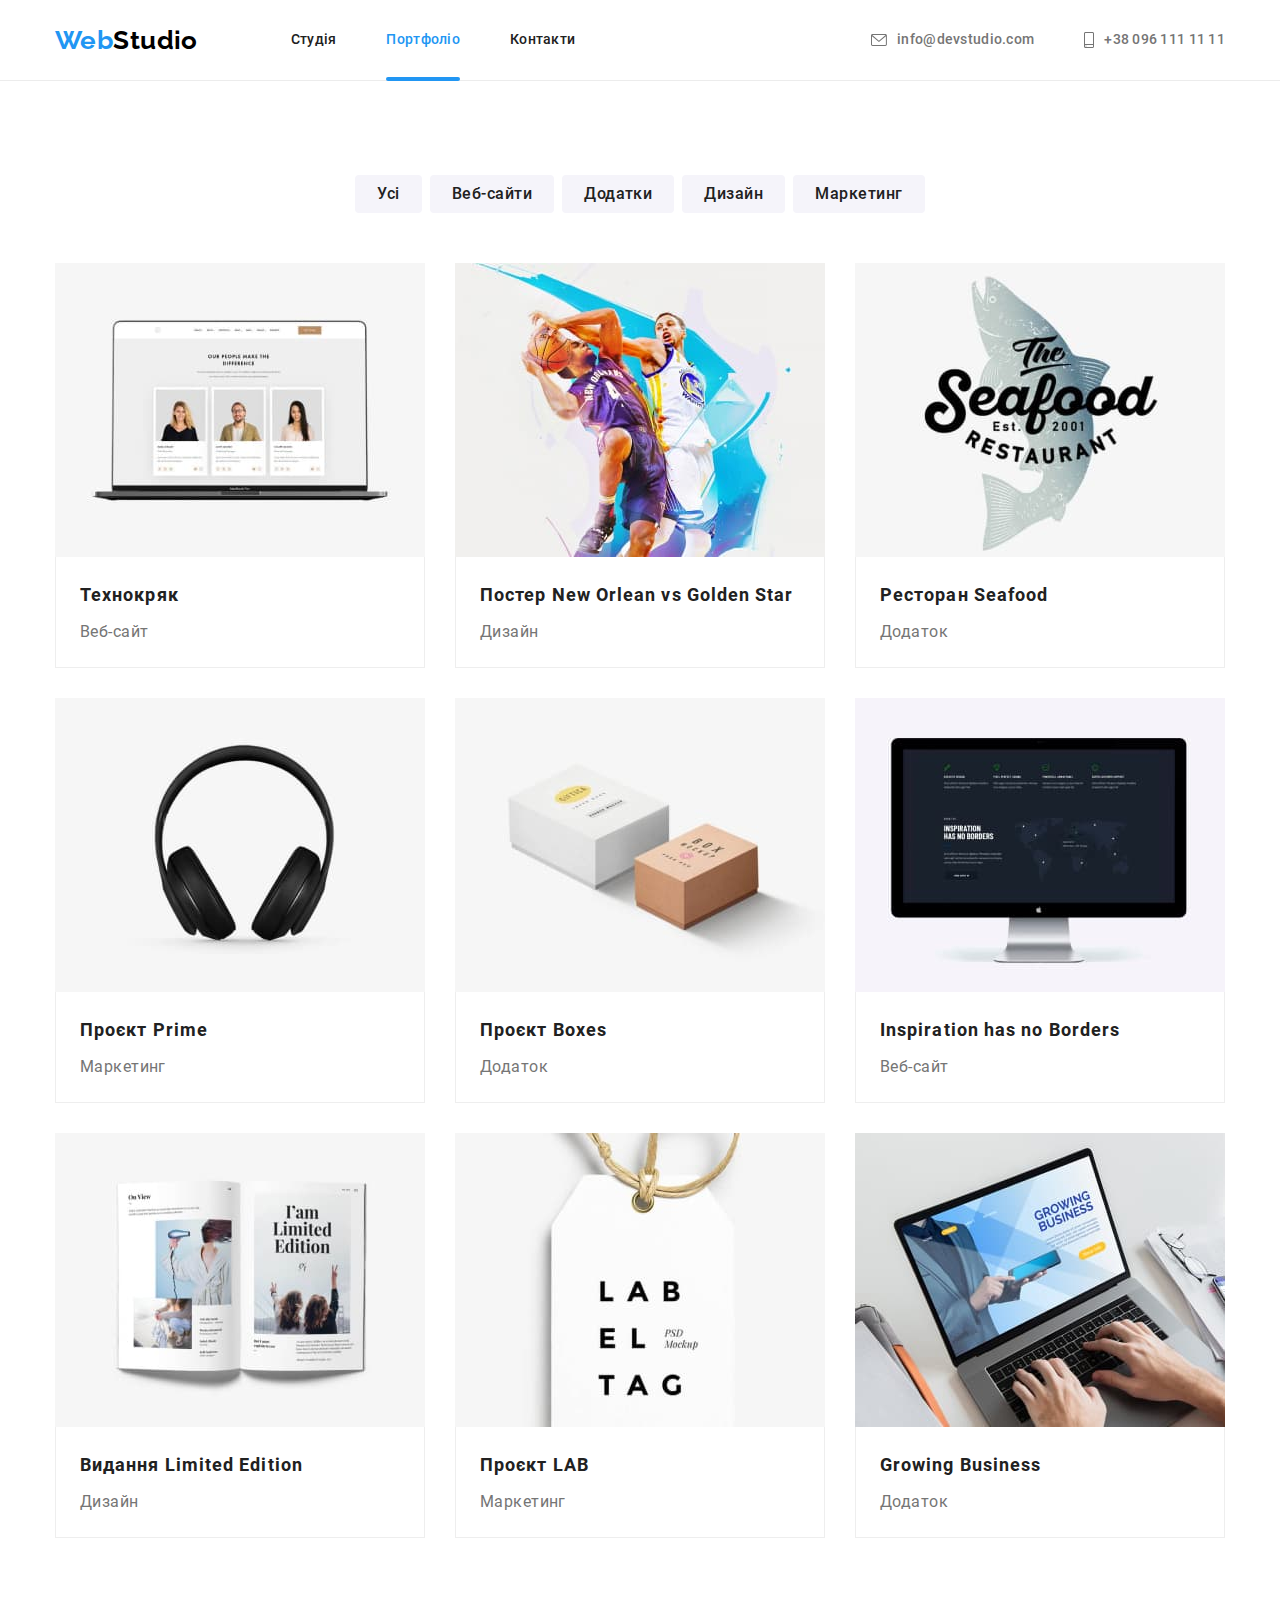
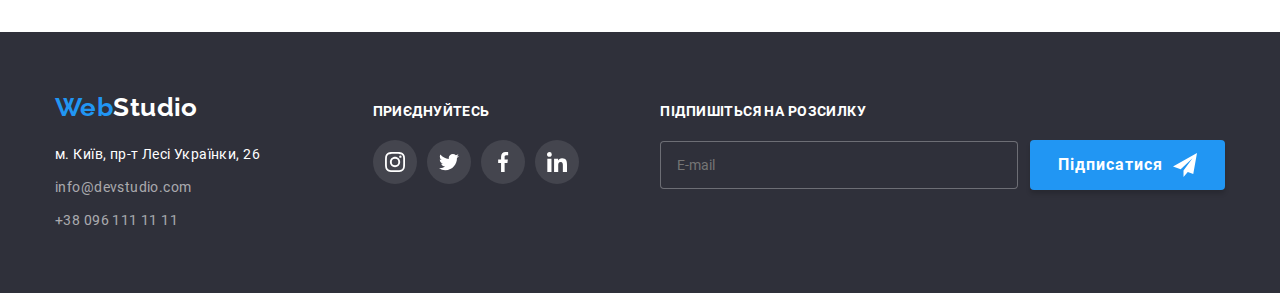
==== portfolio.html @ 6a3e3368 "створення heder для моб" ====
<!DOCTYPE html>
<html lang="uk">
  <head>
    <meta charset="UTF-8" />
    <meta http-equiv="X-UA-Compatible" content="IE=edge" />
    <meta name="viewport" content="width=device-width, initial-scale=1.0" />
    <title>Portfolio</title>
    <!-- <link rel="preconnect" href="https://fonts.googleapis.com" />
    <link rel="preconnect" href="https://fonts.gstatic.com" crossorigin />
    <link
      href="https://fonts.googleapis.com/css2?family=Raleway:wght@700&family=Roboto:wght@400;500;700;900&display=swap"
      rel="stylesheet"
    /> -->
    <link
      rel="stylesheet"
      href="https://cdnjs.cloudflare.com/ajax/libs/modern-normalize/1.1.0/modern-normalize.min.css"
    />
    <link rel="stylesheet" href="./css/main.min.css" />
  </head>
  <body>
    <header class="header">
      <div class="container header__container">
        <nav class="header__nav">
          <a class="logo" href="/"
            >Web<span class="logo--black">Studio</span></a
          >
          <ul class="header__menu">
            <li>
              <a href="./index.html" class="header__link">Студія</a>
            </li>
            <li class="header__link-wrapper">
              <a
                href="./portfolio.html"
                class="header__link header__link--active"
                >Портфоліо</a
              >
            </li>
            <li>
              <a href="" class="header__link">Контакти</a>
            </li>
          </ul>
        </nav>

        <ul class="header__contact">
          <li>
            <a href="mailto:info@devstudio.com" class="header__contact-link">
              <svg class="header__icon" width="16" height="12">
                <use href="./images/icons.svg#icon-envelope"></use>
              </svg>
              info@devstudio.com
            </a>
          </li>
          <li>
            <a href="tel:+380961111111" class="header__contact-link">
              <svg class="header__icon" width="10" height="16">
                <use href="./images/icons.svg#icon-smartphone"></use>
              </svg>
              +38 096 111 11 11</a
            >
          </li>
        </ul>
      </div>
    </header>
    <main>
      <section class="section">
        <div class="container">
          <h1 class="visually-hidden">Наші роботи</h1>
          <ul class="control">
            <li>
              <button class="control__button" type="button">Усі</button>
            </li>
            <li>
              <button class="control__button" type="button">Веб-сайти</button>
            </li>
            <li>
              <button class="control__button" type="button">Додатки</button>
            </li>
            <li>
              <button class="control__button" type="button">Дизайн</button>
            </li>
            <li>
              <button class="control__button" type="button">Маркетинг</button>
            </li>
          </ul>
          <ul class="portfolio">
            <li>
              <a class="portfolio__link" href="">
                <div class="portfolio__overlay-thumb">
                  <img
                    src="./images/tehnokrjak.jpg"
                    alt="Сторінка сайту Технокряк"
                    width="370"
                    height="294"
                  />
                  <div class="portfolio__overlay">
                    <p class="portfolio__text-overlay">
                      Ресурс пропонує комплексні пропозиції з різним рівнем
                      функціоналу та сервісів. Все це дозволить відвідувачу
                      отримати вичерпні відомості про компанію чи приватну
                      особу.
                    </p>
                  </div>
                </div>
                <div class="portfolio__wrapper">
                  <h2 class="portfolio__title">Технокряк</h2>
                  <p class="portfolio__text">Веб-сайт</p>
                </div>
              </a>
            </li>
            <li>
              <a class="portfolio__link" href="">
                <div class="portfolio__overlay-thumb">
                  <img
                    src="./images/poster.jpg"
                    alt="Баскетболісти з м`ячем"
                    width="370"
                    height="294"
                  />
                  <div class="portfolio__overlay">
                    <p class="portfolio__text-overlay">
                      Ресурс пропонує комплексні пропозиції з різним рівнем
                      функціоналу та сервісів. Все це дозволить відвідувачу
                      отримати вичерпні відомості про компанію чи приватну
                      особу.
                    </p>
                  </div>
                </div>
                <div class="portfolio__wrapper">
                  <h2 class="portfolio__title">
                    Постер New Orlean vs Golden Star
                  </h2>
                  <p class="portfolio__text">Дизайн</p>
                </div></a
              >
            </li>
            <li>
              <a class="portfolio__link" href="">
                <div class="portfolio__overlay-thumb">
                  <img
                    src="./images/restoran.jpg"
                    alt="Логотип ресторану"
                    width="370"
                    height="294"
                  />
                  <div class="portfolio__overlay">
                    <p class="portfolio__text-overlay">
                      Ресурс пропонує комплексні пропозиції з різним рівнем
                      функціоналу та сервісів. Все це дозволить відвідувачу
                      отримати вичерпні відомості про компанію чи приватну
                      особу.
                    </p>
                  </div>
                </div>
                <div class="portfolio__wrapper">
                  <h2 class="portfolio__title">Ресторан Seafood</h2>
                  <p class="portfolio__text">Додаток</p>
                </div></a
              >
            </li>
            <li>
              <a class="portfolio__link" href=""
                ><div class="portfolio__overlay-thumb">
                  <img
                    src="./images/prime.jpg"
                    alt="Навушники"
                    width="370"
                    height="294"
                  />
                  <div class="portfolio__overlay">
                    <p class="portfolio__text-overlay">
                      Ресурс пропонує комплексні пропозиції з різним рівнем
                      функціоналу та сервісів. Все це дозволить відвідувачу
                      отримати вичерпні відомості про компанію чи приватну
                      особу.
                    </p>
                  </div>
                </div>
                <div class="portfolio__wrapper">
                  <h2 class="portfolio__title">Проєкт Prime</h2>
                  <p class="portfolio__text">Маркетинг</p>
                </div></a
              >
            </li>
            <li>
              <a class="portfolio__link" href="">
                <div class="portfolio__overlay-thumb">
                  <img
                    src="./images/boxes.jpg"
                    alt="Два бокси"
                    width="370"
                    height="294"
                  />
                  <div class="portfolio__overlay">
                    <p class="portfolio__text-overlay">
                      Ресурс пропонує комплексні пропозиції з різним рівнем
                      функціоналу та сервісів. Все це дозволить відвідувачу
                      отримати вичерпні відомості про компанію чи приватну
                      особу.
                    </p>
                  </div>
                </div>
                <div class="portfolio__wrapper">
                  <h2 class="portfolio__title">Проєкт Boxes</h2>
                  <p class="portfolio__text">Додаток</p>
                </div></a
              >
            </li>
            <li>
              <a class="portfolio__link" href="">
                <div class="portfolio__overlay-thumb">
                  <img
                    src="./images/inspiration.jpg"
                    alt="Монітор з сайтом"
                    width="370"
                    height="294"
                  />
                  <div class="portfolio__overlay">
                    <p class="portfolio__text-overlay">
                      Ресурс пропонує комплексні пропозиції з різним рівнем
                      функціоналу та сервісів. Все це дозволить відвідувачу
                      отримати вичерпні відомості про компанію чи приватну
                      особу.
                    </p>
                  </div>
                </div>
                <div class="portfolio__wrapper">
                  <h2 class="portfolio__title">Inspiration has no Borders</h2>
                  <p class="portfolio__text">Веб-сайт</p>
                </div>
              </a>
            </li>
            <li>
              <a class="portfolio__link" href="">
                <div class="portfolio__overlay-thumb">
                  <img
                    src="./images/limited-edition.jpg"
                    alt="Журнал Limited Edition"
                    width="370"
                    height="294"
                  />
                  <div class="portfolio__overlay">
                    <p class="portfolio__text-overlay">
                      Ресурс пропонує комплексні пропозиції з різним рівнем
                      функціоналу та сервісів. Все це дозволить відвідувачу
                      отримати вичерпні відомості про компанію чи приватну
                      особу.
                    </p>
                  </div>
                </div>
                <div class="portfolio__wrapper">
                  <h2 class="portfolio__title">Видання Limited Edition</h2>
                  <p class="portfolio__text">Дизайн</p>
                </div></a
              >
            </li>
            <li>
              <a class="portfolio__link" href="">
                <div class="portfolio__overlay-thumb">
                  <img
                    src="./images/lab.jpg"
                    alt="Бирка"
                    width="370"
                    height="294"
                  />
                  <div class="portfolio__overlay">
                    <p class="portfolio__text-overlay">
                      Ресурс пропонує комплексні пропозиції з різним рівнем
                      функціоналу та сервісів. Все це дозволить відвідувачу
                      отримати вичерпні відомості про компанію чи приватну
                      особу.
                    </p>
                  </div>
                </div>
                <div class="portfolio__wrapper">
                  <h2 class="portfolio__title">Проєкт LAB</h2>
                  <p class="portfolio__text">Маркетинг</p>
                </div></a
              >
            </li>
            <li>
              <a class="portfolio__link" href="">
                <div class="portfolio__overlay-thumb">
                  <img
                    src="./images/growing-business.jpg"
                    alt="Додаток на ноутбуці"
                    width="370"
                    height="294"
                  />
                  <div class="portfolio__overlay">
                    <p class="portfolio__text-overlay">
                      Ресурс пропонує комплексні пропозиції з різним рівнем
                      функціоналу та сервісів. Все це дозволить відвідувачу
                      отримати вичерпні відомості про компанію чи приватну
                      особу.
                    </p>
                  </div>
                </div>
                <div class="portfolio__wrapper">
                  <h2 class="portfolio__title">Growing Business</h2>
                  <p class="portfolio__text">Додаток</p>
                </div></a
              >
            </li>
          </ul>
        </div>
      </section>
    </main>
    <footer class="footer">
      <div class="container">
        <div class="footer__position">
          <div>
            <a class="logo footer__logo" href="/"
              >Web<span class="logo--white">Studio</span></a
            >
            <address>
              <ul class="footer__address">
                <li class="footer__item">
                  <a
                    class="footer__physikal-address"
                    href="https://goo.gl/maps/CPtrU1FHBa2aNyZL9"
                    target="_blank"
                    rel="noopener noreferrer nofollow"
                    >м. Київ, пр-т Лесі Українки, 26</a
                  >
                </li>
                <li class="footer__item">
                  <a
                    class="footer__physikal-address footer__physikal-address--color"
                    href="mailto:info@devstudio.com"
                    >info@devstudio.com</a
                  >
                </li>
                <li class="footer__item">
                  <a
                    class="footer__physikal-address footer__physikal-address--color"
                    href="tel:+380961111111"
                    >+38 096 111 11 11</a
                  >
                </li>
              </ul>
            </address>
          </div>
          <div>
            <p class="footer__text">Приєднуйтесь</p>
            <ul class="footer__social-list">
              <li class="footer__social-item">
                <a class="footer__social-link" href="">
                  <svg class="footer__social-icon" width="20" height="20">
                    <use href="./images/icons.svg#icon-instagram"></use>
                  </svg>
                </a>
              </li>
              <li class="footer__social-item">
                <a class="footer__social-link" href="">
                  <svg class="footer__social-icon" width="20" height="20">
                    <use href="./images/icons.svg#icon-twitter"></use>
                  </svg>
                </a>
              </li>
              <li class="footer__social-item">
                <a class="footer__social-link" href="">
                  <svg class="footer__social-icon" width="20" height="20">
                    <use href="./images/icons.svg#icon-facebook"></use>
                  </svg>
                </a>
              </li>
              <li class="footer__social-item">
                <a class="footer__social-link" href="">
                  <svg class="footer__social-icon" width="20" height="20">
                    <use href="./images/icons.svg#icon-linkedin"></use>
                  </svg>
                </a>
              </li>
            </ul>
          </div>
          <div>
            <p class="footer__text">Підпишіться на розсилку</p>
            <form class="footer__subscription-form" name="subscription-form">
              <label for="subscription-form"></label>
              <input
                class="footer__input"
                id="subscription-form"
                type="text"
                name="footer-mail"
                placeholder="E-mail"
              />
              <button
                data-modal-open
                type="submit"
                class="button footer__button"
              >
                Підписатися
                <svg class="footer__subscription-icon" width="24" height="24">
                  <use href="./images/icons.svg#icon-icon-send"></use>
                </svg>
              </button>
            </form>
          </div>
        </div>
      </div>
    </footer>
  </body>
</html>
---- css/main.min.css ----
body{color:var(--primary-text-color);font-family:"Roboto","Raleway",sans-serif;font-size:14px;font-weight:400;letter-spacing:.03em;background-color:var(--wite-color)}ul{list-style-type:none}.h1,h2,h3,h4,h5,h6,p,ul{padding:0;margin:0}.container{width:1200px;margin:0 auto;padding:0 15px;-webkit-box-sizing:border-box;box-sizing:border-box}img{display:block;max-width:100%;height:auto}.visually-hidden{position:absolute;white-space:nowrap;width:1px;height:1px;overflow:hidden;border:0;padding:0;clip:rect(0 0 0 0);-webkit-clip-path:inset(50%);clip-path:inset(50%);margin:-1px}.is-hidden{opacity:0;visibility:hidden;pointer-events:none}.section{padding-top:94px;padding-bottom:94px}@font-face{font-family:"Roboto";src:url("../../fonts/Roboto-Bold.woff2") format("woff2"),url("../../fonts/Roboto-Bold.woff") format("woff");font-weight:700;font-style:normal;font-display:swap}@font-face{font-family:"Roboto";src:url("../../fonts/Roboto-Regular.woff") format("woff2"),url("../../fonts/Roboto-Regular.woff") format("woff");font-weight:400;font-style:normal;font-display:swap}@font-face{font-family:"Roboto";src:url("../../fonts/Roboto-Medium.woff2") format("woff2"),url("../../fonts/Roboto-Medium.woff") format("woff");font-weight:500;font-style:normal;font-display:swap}@font-face{font-family:"Roboto";src:url("../../fonts/Roboto-Black.woff2") format("woff2"),url("../../fonts/Roboto-Black.woff") format("woff");font-weight:900;font-style:normal;font-display:swap}@font-face{font-family:"Raleway";src:url("../../fonts/Raleway-Bold.woff2") format("woff2"),url("../../fonts/Raleway-Bold.woff") format("woff");font-weight:700;font-style:normal;font-display:swap}:root{--primary-text-color: #212121;--secondary-color: #757575;--accent-color: #2196F3;--wite-color: #FFFFFF;--logo-svg-color: #000000;--background-color: #F5F5F5;--background-secondary-color: #2F303A;--background-auxiliary-color: #F5F4FA;--background-button-hover: #188CE8;--background-social-color: rgba(255, 255, 255, 0.1);--background-services: rgba(47, 48, 58, 0.8);--background-modal: rgba(0, 0, 0, 0.2);--border-color: #EEEEEE;--color-address: rgba(255, 255, 255, 0.6);--color-social-icon: #AFB1B8;--color-border: rgba(236, 236, 236, 1);--border-input: rgba(33, 33, 33, 0.2);--border-input-footer: rgba(255, 255, 255, 0.3)}.logo{color:var(--accent-color);font-family:"Raleway";font-weight:700;font-size:26px;line-height:1.19;text-decoration:none;margin-right:93px}.logo--black{color:var(--logo-svg-color)}.logo--white{color:var(--wite-color)}.footer__logo{display:block;margin-bottom:20px}.header{border-bottom:1px solid var(--color-border)}.header__container{display:-webkit-box;display:-ms-flexbox;display:flex;-webkit-box-pack:justify;-ms-flex-pack:justify;justify-content:space-between;-webkit-box-align:center;-ms-flex-align:center;align-items:center}.header__nav{display:-webkit-box;display:-ms-flexbox;display:flex;-webkit-box-align:center;-ms-flex-align:center;align-items:center}.header__menu{display:none;-webkit-box-align:center;-ms-flex-align:center;align-items:center;gap:50px}@media(min-width: 480px){.header__menu{display:-webkit-box;display:-ms-flexbox;display:flex}}.header__link-wrapper{position:relative}.header__link{display:block;padding-top:32px;padding-bottom:32px;color:var(--primary-text-color);-webkit-transition-property:color;transition-property:color;-webkit-transition-duration:250ms;transition-duration:250ms;-webkit-transition-timing-function:cubic-bezier(0.4, 0, 0.2, 1);transition-timing-function:cubic-bezier(0.4, 0, 0.2, 1);font-size:14px;font-weight:500;line-height:1.14;letter-spacing:.02em;text-decoration:none}.header__link:hover,.header__link:focus{color:var(--accent-color)}.header__link--active{color:var(--accent-color)}.header__link--active::after{position:absolute;bottom:-1px;display:block;width:100%;height:4px;background-color:currentColor;border-radius:2px;content:""}.header__contact{display:none;gap:50px}@media(min-width: 480px){.header__contact{display:-webkit-box;display:-ms-flexbox;display:flex}}.header__contact-link{display:-webkit-box;display:-ms-flexbox;display:flex;-webkit-box-align:center;-ms-flex-align:center;align-items:center;gap:10px;padding:32px 0;color:var(--secondary-color);-webkit-transition-property:color;transition-property:color;-webkit-transition-duration:250ms;transition-duration:250ms;-webkit-transition-timing-function:cubic-bezier(0.4, 0, 0.2, 1);transition-timing-function:cubic-bezier(0.4, 0, 0.2, 1);font-weight:500;line-height:1.14;letter-spacing:.02em;text-decoration:none}.header__contact-link:hover,.header__contact-link:focus{color:var(--accent-color)}.header__icon{fill:var(--secondary-color);-webkit-transition-property:fill;transition-property:fill;-webkit-transition-duration:250ms;transition-duration:250ms;-webkit-transition-timing-function:cubic-bezier(0.4, 0, 0.2, 1);transition-timing-function:cubic-bezier(0.4, 0, 0.2, 1)}.header__contact-link:hover .header__icon,.header__contact-link:focus .header__icon{fill:var(--accent-color)}.hero__title{max-width:696px;margin:0 auto;margin-bottom:30px;color:var(--wite-color);font-weight:900;font-size:44px;line-height:1.36;text-align:center;letter-spacing:.06em;text-transform:uppercase}.hero.section{max-width:1600px;height:600px;margin-left:auto;margin-right:auto;background-image:-webkit-gradient(linear, left top, left bottom, from(rgba(47, 48, 58, 0.4)), to(rgba(47, 48, 58, 0.4))),url(../images/fon-Img.jpg);background-image:linear-gradient(rgba(47, 48, 58, 0.4), rgba(47, 48, 58, 0.4)),url(../images/fon-Img.jpg);background-color:var(--background-secondary-color);padding-top:200px;padding-bottom:200px}.button{margin:0 auto;color:var(--wite-color);padding:10px 32px;font-family:inherit;font-weight:700;font-size:16px;line-height:1.88;display:-webkit-box;display:-ms-flexbox;display:flex;-webkit-box-align:center;-ms-flex-align:center;align-items:center;text-align:center;letter-spacing:.06em;background-color:var(--accent-color);-webkit-transition-property:background-color;transition-property:background-color;-webkit-transition-duration:250ms;transition-duration:250ms;-webkit-transition-timing-function:cubic-bezier(0.4, 0, 0.2, 1);transition-timing-function:cubic-bezier(0.4, 0, 0.2, 1);border-radius:4px;-webkit-box-shadow:0px 4px 4px rgba(0,0,0,.15);box-shadow:0px 4px 4px rgba(0,0,0,.15);border:none;cursor:pointer}.button:focus,.button:hover{background-color:var(--background-button-hover)}.footer__button{gap:10px;padding:10px 28px}.modal__button{padding:10px 52px}.features{background:var(--wite-color)}.features__flex{display:-webkit-box;display:-ms-flexbox;display:flex;gap:30px}.features__img{display:-webkit-box;display:-ms-flexbox;display:flex;-webkit-box-align:center;-ms-flex-align:center;align-items:center;-webkit-box-pack:center;-ms-flex-pack:center;justify-content:center;margin-bottom:30px;width:270px;height:120px;background:var(--background-auxiliary-color);border-radius:4px}.features__title{font-weight:700;font-size:14px;line-height:1.14;text-transform:uppercase;margin-bottom:10px}.features__text{color:var(--secondary-color);line-height:1.71}.services{background:var(--wite-color);padding-top:0}.services__title{font-weight:700;font-size:36px;line-height:1.17;text-align:center;margin-bottom:50px}.services__flex{display:-webkit-box;display:-ms-flexbox;display:flex;gap:30px}.services__text{position:absolute;bottom:0;right:0;left:0;display:-webkit-box;display:-ms-flexbox;display:flex;-webkit-box-align:center;-ms-flex-align:center;align-items:center;-webkit-box-pack:center;-ms-flex-pack:center;justify-content:center;width:370px;height:70px;background:var(--background-services);font-weight:700;line-height:1.14;color:var(--wite-color);text-transform:uppercase}.services__thumb{position:relative}.team{background:var(--background-color)}.team__title{font-weight:700;font-size:36px;line-height:1.17;text-align:center;margin-bottom:50px}.card-team{display:-webkit-box;display:-ms-flexbox;display:flex;gap:30px}.card-team__item{background:var(--wite-color);-webkit-box-shadow:0px 1px 3px rgba(0,0,0,.12),0px 1px 1px rgba(0,0,0,.14),0px 2px 1px rgba(0,0,0,.2);box-shadow:0px 1px 3px rgba(0,0,0,.12),0px 1px 1px rgba(0,0,0,.14),0px 2px 1px rgba(0,0,0,.2)}.card-team__title{font-weight:500;font-size:16px;line-height:1.19;margin-bottom:10px;text-align:center}.card-team__text{margin-bottom:16px;color:var(--secondary-color);font-size:16px;line-height:1.19;text-align:center}.card-team__wrapper{padding-top:30px;padding-bottom:30px}.card-team__social-list{display:-webkit-box;display:-ms-flexbox;display:flex;-webkit-box-pack:center;-ms-flex-pack:center;justify-content:center;gap:10px}.card-team__social-item{width:44px;height:44px;background-color:var(--wite-color)}.card-team__social-link{display:-webkit-box;display:-ms-flexbox;display:flex;-webkit-box-align:center;-ms-flex-align:center;align-items:center;-webkit-box-pack:center;-ms-flex-pack:center;justify-content:center;border-radius:50%;fill:currentColor;width:100%;height:100%;-webkit-transition-property:background-color;transition-property:background-color;-webkit-transition-duration:250ms;transition-duration:250ms;-webkit-transition-timing-function:cubic-bezier(0.4, 0, 0.2, 1);transition-timing-function:cubic-bezier(0.4, 0, 0.2, 1)}.card-team__social-link:hover,.card-team__social-link:focus{background-color:var(--accent-color)}.card-team__social-icon{fill:var(--color-social-icon);-webkit-transition-property:fill;transition-property:fill;-webkit-transition-duration:250ms;transition-duration:250ms;-webkit-transition-timing-function:cubic-bezier(0.4, 0, 0.2, 1);transition-timing-function:cubic-bezier(0.4, 0, 0.2, 1)}.card-team__social-link:hover .card-team__social-icon,.card-team__social-link:focus .card-team__social-icon{fill:var(--wite-color)}.clients__title{margin-bottom:50px;font-weight:700;font-size:36px;line-height:42px;text-align:center}.clients__list{display:-webkit-box;display:-ms-flexbox;display:flex;-webkit-box-align:center;-ms-flex-align:center;align-items:center;-webkit-box-pack:center;-ms-flex-pack:center;justify-content:center;gap:30px}.clients__item{width:170px;height:92px}.clients__link{display:-webkit-box;display:-ms-flexbox;display:flex;-webkit-box-align:center;-ms-flex-align:center;align-items:center;-webkit-box-pack:center;-ms-flex-pack:center;justify-content:center;border:1px solid var(--color-social-icon);-webkit-transition-property:border-color;transition-property:border-color;-webkit-transition-duration:250ms;transition-duration:250ms;-webkit-transition-timing-function:cubic-bezier(0.4, 0, 0.2, 1);transition-timing-function:cubic-bezier(0.4, 0, 0.2, 1);border-radius:4px;width:100%;height:100%}.clients__link:hover,.clients__link:focus{border-color:var(--accent-color)}.clients__icon{fill:var(--color-social-icon);-webkit-transition-property:fill;transition-property:fill;-webkit-transition-duration:250ms;transition-duration:250ms;-webkit-transition-timing-function:cubic-bezier(0.4, 0, 0.2, 1);transition-timing-function:cubic-bezier(0.4, 0, 0.2, 1)}.clients__link:hover .clients__icon,.clients__link:focus .clients__icon{fill:var(--accent-color)}.footer{background:var(--background-secondary-color);padding-top:60px;padding-bottom:60px}.footer__physikal-address{display:block;color:var(--wite-color);font-style:normal;line-height:1.71;text-decoration:none;-webkit-transition-property:color;transition-property:color;-webkit-transition-duration:250ms;transition-duration:250ms;-webkit-transition-timing-function:cubic-bezier(0.4, 0, 0.2, 1);transition-timing-function:cubic-bezier(0.4, 0, 0.2, 1)}.footer__physikal-address:hover,.footer__physikal-address:focus{color:var(--accent-color)}.footer__item{margin-bottom:9px}.footer__item:last-child{margin-bottom:0}.footer__physikal-address--color{color:var(--color-address)}.footer__text{color:var(--wite-color);font-weight:700;line-height:1.14;text-transform:uppercase;margin-bottom:20px}.footer__position{display:-webkit-box;display:-ms-flexbox;display:flex;-webkit-box-align:baseline;-ms-flex-align:baseline;align-items:baseline;-webkit-box-pack:justify;-ms-flex-pack:justify;justify-content:space-between}.footer__social-list{display:-webkit-box;display:-ms-flexbox;display:flex;gap:10px}.footer__social-item{width:44px;height:44px}.footer__social-link{display:-webkit-box;display:-ms-flexbox;display:flex;-webkit-box-align:center;-ms-flex-align:center;align-items:center;-webkit-box-pack:center;-ms-flex-pack:center;justify-content:center;border-radius:50%;fill:currentColor;background-color:var(--background-social-color);width:100%;height:100%;-webkit-transition-property:background-color;transition-property:background-color;-webkit-transition-duration:250ms;transition-duration:250ms;-webkit-transition-timing-function:cubic-bezier(0.4, 0, 0.2, 1);transition-timing-function:cubic-bezier(0.4, 0, 0.2, 1)}.footer__social-link:hover,.footer__social-link:focus{background-color:var(--accent-color)}.footer__social-icon{fill:var(--wite-color)}.footer__subscription-form{display:-webkit-box;display:-ms-flexbox;display:flex;-webkit-box-align:center;-ms-flex-align:center;align-items:center;-webkit-box-pack:center;-ms-flex-pack:center;justify-content:center}.footer__input{width:358px;padding:15px 295px 15px 16px;margin-right:12px;border:1px solid var(--border-input-footer);border-radius:4px;outline:none;background-color:var(--background-secondary-color);color:var(--wite-color);-webkit-transition-property:border-color;transition-property:border-color;-webkit-transition-duration:250ms;transition-duration:250ms;-webkit-transition-timing-function:cubic-bezier(0.4, 0, 0.2, 1);transition-timing-function:cubic-bezier(0.4, 0, 0.2, 1)}.footer__input:focus{border-color:var(--accent-color)}.footer__subscription-icon{fill:var(--wite-color)}.control{display:-webkit-box;display:-ms-flexbox;display:flex;-webkit-box-pack:center;-ms-flex-pack:center;justify-content:center;gap:8px;margin-bottom:50px}.control__button{padding:6px 22px;color:var(--primary-text-color);font-family:inherit;font-weight:500;font-size:16px;line-height:1.63;letter-spacing:.03em;background:var(--background-auxiliary-color);border-radius:4px;border:none;cursor:pointer;-webkit-transition-property:color,background-color,-webkit-box-shadow;transition-property:color,background-color,-webkit-box-shadow;transition-property:color,background-color,box-shadow;transition-property:color,background-color,box-shadow,-webkit-box-shadow;-webkit-transition-duration:250ms;transition-duration:250ms;-webkit-transition-timing-function:cubic-bezier(0.4, 0, 0.2, 1);transition-timing-function:cubic-bezier(0.4, 0, 0.2, 1)}.control__button:hover,.control__button:focus{color:var(--wite-color);background-color:var(--accent-color);-webkit-box-shadow:0px 3px 1px rgba(0,0,0,.1),0px 1px 2px rgba(0,0,0,.08),0px 2px 2px rgba(0,0,0,.12);box-shadow:0px 3px 1px rgba(0,0,0,.1),0px 1px 2px rgba(0,0,0,.08),0px 2px 2px rgba(0,0,0,.12)}.portfolio{display:-webkit-box;display:-ms-flexbox;display:flex;-ms-flex-wrap:wrap;flex-wrap:wrap;gap:30px}.portfolio__link{display:block;text-decoration:none;-webkit-transition-property:-webkit-box-shadow;transition-property:-webkit-box-shadow;transition-property:box-shadow;transition-property:box-shadow, -webkit-box-shadow;-webkit-transition-duration:250ms;transition-duration:250ms;-webkit-transition-timing-function:cubic-bezier(0.4, 0, 0.2, 1);transition-timing-function:cubic-bezier(0.4, 0, 0.2, 1)}.portfolio__link:hover,.portfolio__link:focus{-webkit-box-shadow:0px 1px 1px rgba(0,0,0,.12),0px 4px 4px rgba(0,0,0,.06),1px 4px 6px rgba(0,0,0,.16);box-shadow:0px 1px 1px rgba(0,0,0,.12),0px 4px 4px rgba(0,0,0,.06),1px 4px 6px rgba(0,0,0,.16)}.portfolio__overlay-thumb{position:relative;overflow:hidden}.portfolio__overlay{position:absolute;top:0;padding:63px 24px;background:rgba(33,150,243,.9);-webkit-transform:translateY(100%);transform:translateY(100%);-webkit-transition-property:-webkit-transform;transition-property:-webkit-transform;transition-property:transform;transition-property:transform, -webkit-transform;-webkit-transition-duration:250ms;transition-duration:250ms;-webkit-transition-timing-function:cubic-bezier(0.4, 0, 0.2, 1);transition-timing-function:cubic-bezier(0.4, 0, 0.2, 1)}.portfolio__link:hover .portfolio__overlay,.portfolio__link:focus .portfolio__overlay{-webkit-transform:translateY(0);transform:translateY(0)}.portfolio__text-overlay{font-size:18px;line-height:1.56;color:var(--wite-color)}.portfolio__title{margin-bottom:4px;font-family:"Roboto";color:var(--primary-text-color);font-weight:700;font-size:18px;line-height:2;letter-spacing:.06em}.portfolio__text{color:var(--secondary-color);font-size:16px;line-height:1.88}.portfolio__wrapper{padding:20px 24px;-webkit-box-sizing:border-box;box-sizing:border-box;border:1px solid var(--border-color);border-top:none}.backdrop{position:fixed;top:0;left:0;width:100%;height:100%;background-color:var(--background-modal);-webkit-transition:opacity 250ms cubic-bezier(0.4, 0, 0.2, 1),visibility 250ms cubic-bezier(0.4, 0, 0.2, 1);transition:opacity 250ms cubic-bezier(0.4, 0, 0.2, 1),visibility 250ms cubic-bezier(0.4, 0, 0.2, 1)}.modal{position:absolute;top:50%;left:50%;-webkit-transform:translate(-50%, -50%);transform:translate(-50%, -50%);width:528px;height:581px;padding:40px;background-color:var(--wite-color)}.modal__close-button{display:-webkit-box;display:-ms-flexbox;display:flex;-webkit-box-align:center;-ms-flex-align:center;align-items:center;-webkit-box-pack:center;-ms-flex-pack:center;justify-content:center;position:absolute;top:8px;right:8px;width:30px;height:30px;cursor:pointer;border-radius:50%;background:var(--wite-color);border:1px solid rgba(0,0,0,.1)}.modal__close-button:focus,.modal__close-button:hover{fill:var(--accent-color)}.modal__text{font-weight:700;font-size:20px;line-height:1.15;text-align:center;margin-bottom:12px}.modal__lable{display:block;font-size:12px;line-height:1.17;letter-spacing:.01em;color:var(--secondary-color);margin-bottom:4px}.modal__wrapper{position:relative;margin-bottom:10px}.modal__input{width:100%;padding:11px 12px 11px 32px;border:1px solid var(--border-input);border-radius:4px;outline:none;-webkit-transition-property:border-color;transition-property:border-color;-webkit-transition-duration:250ms;transition-duration:250ms;-webkit-transition-timing-function:cubic-bezier(0.4, 0, 0.2, 1);transition-timing-function:cubic-bezier(0.4, 0, 0.2, 1)}.modal__input:focus{border-color:var(--accent-color)}.modal__icon{position:absolute;fill:var(--primary-text-color);left:12px;top:50%;-webkit-transform:translateY(-50%);transform:translateY(-50%);-webkit-transition-property:fill;transition-property:fill;-webkit-transition-duration:250ms;transition-duration:250ms;-webkit-transition-timing-function:cubic-bezier(0.4, 0, 0.2, 1);transition-timing-function:cubic-bezier(0.4, 0, 0.2, 1)}.modal__input:focus+.modal__icon,.modal__input:hover+.modal__icon{fill:var(--accent-color)}.modal__textarea{display:block;width:100%;height:120px;padding:12px 16px;margin-bottom:20px;resize:none;border:1px solid var(--border-input);outline:none;-webkit-transition-property:border-color;transition-property:border-color;-webkit-transition-duration:250ms;transition-duration:250ms;-webkit-transition-timing-function:cubic-bezier(0.4, 0, 0.2, 1);transition-timing-function:cubic-bezier(0.4, 0, 0.2, 1)}.modal__textarea:focus{border-color:var(--accent-color)}.modal__wrapper-check{display:-webkit-box;display:-ms-flexbox;display:flex;-webkit-box-align:center;-ms-flex-align:center;align-items:center;-webkit-box-pack:center;-ms-flex-pack:center;justify-content:center;margin-bottom:30px}.modal__checkbox-label{position:relative;color:var(--secondary-color);line-height:1.71;padding-left:25px}.modal__checkbox-link{color:var(--accent-color)}.modal__checkbox-input{position:absolute;left:0;top:50%;-webkit-transform:translateY(-50%);transform:translateY(-50%);-webkit-appearance:none;-moz-appearance:none;appearance:none}.modal__icon-check,.modal__icon-check--active{position:absolute;left:0;top:50%;-webkit-transform:translateY(-50%);transform:translateY(-50%);-webkit-transition-property:display;transition-property:display;-webkit-transition-duration:250ms;transition-duration:250ms;-webkit-transition-timing-function:cubic-bezier(0.4, 0, 0.2, 1);transition-timing-function:cubic-bezier(0.4, 0, 0.2, 1)}.modal__icon-check--active{opacity:0;fill:var(--wite-color);background-color:var(--accent-color)}.modal__checkbox-input:checked+.modal__icon-check--active{opacity:1}.modal__checkbox-input:checked~.modal__icon-check{display:none}/*# sourceMappingURL=main.min.css.map */
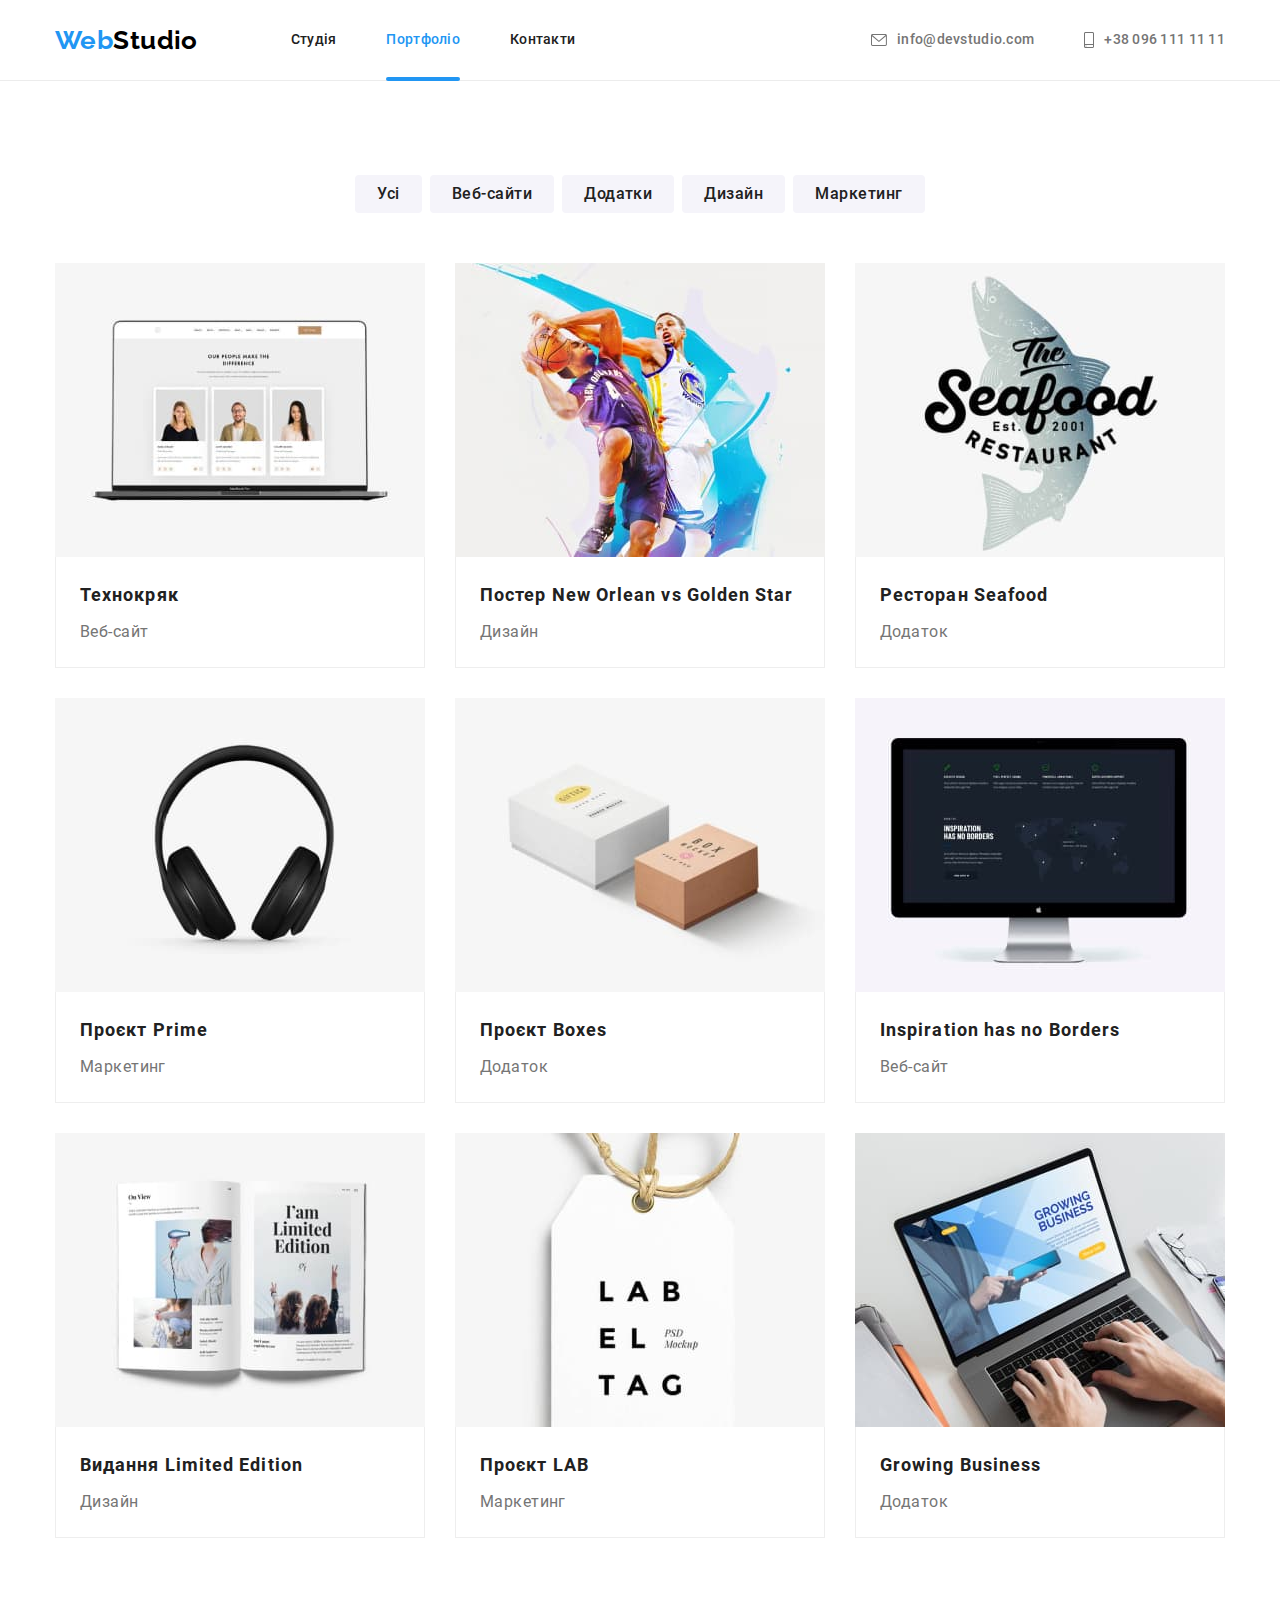
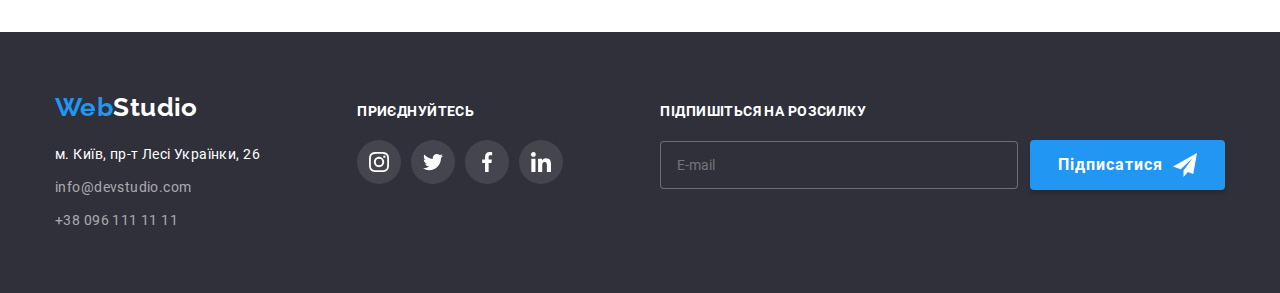
==== commit 4fd8c56f: "адаптивна верстка" ====
--- a/portfolio.html
+++ b/portfolio.html
@@ -5,12 +5,6 @@
     <meta http-equiv="X-UA-Compatible" content="IE=edge" />
     <meta name="viewport" content="width=device-width, initial-scale=1.0" />
     <title>Portfolio</title>
-    <!-- <link rel="preconnect" href="https://fonts.googleapis.com" />
-    <link rel="preconnect" href="https://fonts.gstatic.com" crossorigin />
-    <link
-      href="https://fonts.googleapis.com/css2?family=Raleway:wght@700&family=Roboto:wght@400;500;700;900&display=swap"
-      rel="stylesheet"
-    /> -->
     <link
       rel="stylesheet"
       href="https://cdnjs.cloudflare.com/ajax/libs/modern-normalize/1.1.0/modern-normalize.min.css"
--- a/css/main.min.css
+++ b/css/main.min.css
@@ -1 +1 @@
-body{color:var(--primary-text-color);font-family:"Roboto","Raleway",sans-serif;font-size:14px;font-weight:400;letter-spacing:.03em;background-color:var(--wite-color)}ul{list-style-type:none}.h1,h2,h3,h4,h5,h6,p,ul{padding:0;margin:0}.container{width:1200px;margin:0 auto;padding:0 15px;-webkit-box-sizing:border-box;box-sizing:border-box}img{display:block;max-width:100%;height:auto}.visually-hidden{position:absolute;white-space:nowrap;width:1px;height:1px;overflow:hidden;border:0;padding:0;clip:rect(0 0 0 0);-webkit-clip-path:inset(50%);clip-path:inset(50%);margin:-1px}.is-hidden{opacity:0;visibility:hidden;pointer-events:none}.section{padding-top:94px;padding-bottom:94px}@font-face{font-family:"Roboto";src:url("../../fonts/Roboto-Bold.woff2") format("woff2"),url("../../fonts/Roboto-Bold.woff") format("woff");font-weight:700;font-style:normal;font-display:swap}@font-face{font-family:"Roboto";src:url("../../fonts/Roboto-Regular.woff") format("woff2"),url("../../fonts/Roboto-Regular.woff") format("woff");font-weight:400;font-style:normal;font-display:swap}@font-face{font-family:"Roboto";src:url("../../fonts/Roboto-Medium.woff2") format("woff2"),url("../../fonts/Roboto-Medium.woff") format("woff");font-weight:500;font-style:normal;font-display:swap}@font-face{font-family:"Roboto";src:url("../../fonts/Roboto-Black.woff2") format("woff2"),url("../../fonts/Roboto-Black.woff") format("woff");font-weight:900;font-style:normal;font-display:swap}@font-face{font-family:"Raleway";src:url("../../fonts/Raleway-Bold.woff2") format("woff2"),url("../../fonts/Raleway-Bold.woff") format("woff");font-weight:700;font-style:normal;font-display:swap}:root{--primary-text-color: #212121;--secondary-color: #757575;--accent-color: #2196F3;--wite-color: #FFFFFF;--logo-svg-color: #000000;--background-color: #F5F5F5;--background-secondary-color: #2F303A;--background-auxiliary-color: #F5F4FA;--background-button-hover: #188CE8;--background-social-color: rgba(255, 255, 255, 0.1);--background-services: rgba(47, 48, 58, 0.8);--background-modal: rgba(0, 0, 0, 0.2);--border-color: #EEEEEE;--color-address: rgba(255, 255, 255, 0.6);--color-social-icon: #AFB1B8;--color-border: rgba(236, 236, 236, 1);--border-input: rgba(33, 33, 33, 0.2);--border-input-footer: rgba(255, 255, 255, 0.3)}.logo{color:var(--accent-color);font-family:"Raleway";font-weight:700;font-size:26px;line-height:1.19;text-decoration:none;margin-right:93px}.logo--black{color:var(--logo-svg-color)}.logo--white{color:var(--wite-color)}.footer__logo{display:block;margin-bottom:20px}.header{border-bottom:1px solid var(--color-border)}.header__container{display:-webkit-box;display:-ms-flexbox;display:flex;-webkit-box-pack:justify;-ms-flex-pack:justify;justify-content:space-between;-webkit-box-align:center;-ms-flex-align:center;align-items:center}.header__nav{display:-webkit-box;display:-ms-flexbox;display:flex;-webkit-box-align:center;-ms-flex-align:center;align-items:center}.header__menu{display:none;-webkit-box-align:center;-ms-flex-align:center;align-items:center;gap:50px}@media(min-width: 480px){.header__menu{display:-webkit-box;display:-ms-flexbox;display:flex}}.header__link-wrapper{position:relative}.header__link{display:block;padding-top:32px;padding-bottom:32px;color:var(--primary-text-color);-webkit-transition-property:color;transition-property:color;-webkit-transition-duration:250ms;transition-duration:250ms;-webkit-transition-timing-function:cubic-bezier(0.4, 0, 0.2, 1);transition-timing-function:cubic-bezier(0.4, 0, 0.2, 1);font-size:14px;font-weight:500;line-height:1.14;letter-spacing:.02em;text-decoration:none}.header__link:hover,.header__link:focus{color:var(--accent-color)}.header__link--active{color:var(--accent-color)}.header__link--active::after{position:absolute;bottom:-1px;display:block;width:100%;height:4px;background-color:currentColor;border-radius:2px;content:""}.header__contact{display:none;gap:50px}@media(min-width: 480px){.header__contact{display:-webkit-box;display:-ms-flexbox;display:flex}}.header__contact-link{display:-webkit-box;display:-ms-flexbox;display:flex;-webkit-box-align:center;-ms-flex-align:center;align-items:center;gap:10px;padding:32px 0;color:var(--secondary-color);-webkit-transition-property:color;transition-property:color;-webkit-transition-duration:250ms;transition-duration:250ms;-webkit-transition-timing-function:cubic-bezier(0.4, 0, 0.2, 1);transition-timing-function:cubic-bezier(0.4, 0, 0.2, 1);font-weight:500;line-height:1.14;letter-spacing:.02em;text-decoration:none}.header__contact-link:hover,.header__contact-link:focus{color:var(--accent-color)}.header__icon{fill:var(--secondary-color);-webkit-transition-property:fill;transition-property:fill;-webkit-transition-duration:250ms;transition-duration:250ms;-webkit-transition-timing-function:cubic-bezier(0.4, 0, 0.2, 1);transition-timing-function:cubic-bezier(0.4, 0, 0.2, 1)}.header__contact-link:hover .header__icon,.header__contact-link:focus .header__icon{fill:var(--accent-color)}.hero__title{max-width:696px;margin:0 auto;margin-bottom:30px;color:var(--wite-color);font-weight:900;font-size:44px;line-height:1.36;text-align:center;letter-spacing:.06em;text-transform:uppercase}.hero.section{max-width:1600px;height:600px;margin-left:auto;margin-right:auto;background-image:-webkit-gradient(linear, left top, left bottom, from(rgba(47, 48, 58, 0.4)), to(rgba(47, 48, 58, 0.4))),url(../images/fon-Img.jpg);background-image:linear-gradient(rgba(47, 48, 58, 0.4), rgba(47, 48, 58, 0.4)),url(../images/fon-Img.jpg);background-color:var(--background-secondary-color);padding-top:200px;padding-bottom:200px}.button{margin:0 auto;color:var(--wite-color);padding:10px 32px;font-family:inherit;font-weight:700;font-size:16px;line-height:1.88;display:-webkit-box;display:-ms-flexbox;display:flex;-webkit-box-align:center;-ms-flex-align:center;align-items:center;text-align:center;letter-spacing:.06em;background-color:var(--accent-color);-webkit-transition-property:background-color;transition-property:background-color;-webkit-transition-duration:250ms;transition-duration:250ms;-webkit-transition-timing-function:cubic-bezier(0.4, 0, 0.2, 1);transition-timing-function:cubic-bezier(0.4, 0, 0.2, 1);border-radius:4px;-webkit-box-shadow:0px 4px 4px rgba(0,0,0,.15);box-shadow:0px 4px 4px rgba(0,0,0,.15);border:none;cursor:pointer}.button:focus,.button:hover{background-color:var(--background-button-hover)}.footer__button{gap:10px;padding:10px 28px}.modal__button{padding:10px 52px}.features{background:var(--wite-color)}.features__flex{display:-webkit-box;display:-ms-flexbox;display:flex;gap:30px}.features__img{display:-webkit-box;display:-ms-flexbox;display:flex;-webkit-box-align:center;-ms-flex-align:center;align-items:center;-webkit-box-pack:center;-ms-flex-pack:center;justify-content:center;margin-bottom:30px;width:270px;height:120px;background:var(--background-auxiliary-color);border-radius:4px}.features__title{font-weight:700;font-size:14px;line-height:1.14;text-transform:uppercase;margin-bottom:10px}.features__text{color:var(--secondary-color);line-height:1.71}.services{background:var(--wite-color);padding-top:0}.services__title{font-weight:700;font-size:36px;line-height:1.17;text-align:center;margin-bottom:50px}.services__flex{display:-webkit-box;display:-ms-flexbox;display:flex;gap:30px}.services__text{position:absolute;bottom:0;right:0;left:0;display:-webkit-box;display:-ms-flexbox;display:flex;-webkit-box-align:center;-ms-flex-align:center;align-items:center;-webkit-box-pack:center;-ms-flex-pack:center;justify-content:center;width:370px;height:70px;background:var(--background-services);font-weight:700;line-height:1.14;color:var(--wite-color);text-transform:uppercase}.services__thumb{position:relative}.team{background:var(--background-color)}.team__title{font-weight:700;font-size:36px;line-height:1.17;text-align:center;margin-bottom:50px}.card-team{display:-webkit-box;display:-ms-flexbox;display:flex;gap:30px}.card-team__item{background:var(--wite-color);-webkit-box-shadow:0px 1px 3px rgba(0,0,0,.12),0px 1px 1px rgba(0,0,0,.14),0px 2px 1px rgba(0,0,0,.2);box-shadow:0px 1px 3px rgba(0,0,0,.12),0px 1px 1px rgba(0,0,0,.14),0px 2px 1px rgba(0,0,0,.2)}.card-team__title{font-weight:500;font-size:16px;line-height:1.19;margin-bottom:10px;text-align:center}.card-team__text{margin-bottom:16px;color:var(--secondary-color);font-size:16px;line-height:1.19;text-align:center}.card-team__wrapper{padding-top:30px;padding-bottom:30px}.card-team__social-list{display:-webkit-box;display:-ms-flexbox;display:flex;-webkit-box-pack:center;-ms-flex-pack:center;justify-content:center;gap:10px}.card-team__social-item{width:44px;height:44px;background-color:var(--wite-color)}.card-team__social-link{display:-webkit-box;display:-ms-flexbox;display:flex;-webkit-box-align:center;-ms-flex-align:center;align-items:center;-webkit-box-pack:center;-ms-flex-pack:center;justify-content:center;border-radius:50%;fill:currentColor;width:100%;height:100%;-webkit-transition-property:background-color;transition-property:background-color;-webkit-transition-duration:250ms;transition-duration:250ms;-webkit-transition-timing-function:cubic-bezier(0.4, 0, 0.2, 1);transition-timing-function:cubic-bezier(0.4, 0, 0.2, 1)}.card-team__social-link:hover,.card-team__social-link:focus{background-color:var(--accent-color)}.card-team__social-icon{fill:var(--color-social-icon);-webkit-transition-property:fill;transition-property:fill;-webkit-transition-duration:250ms;transition-duration:250ms;-webkit-transition-timing-function:cubic-bezier(0.4, 0, 0.2, 1);transition-timing-function:cubic-bezier(0.4, 0, 0.2, 1)}.card-team__social-link:hover .card-team__social-icon,.card-team__social-link:focus .card-team__social-icon{fill:var(--wite-color)}.clients__title{margin-bottom:50px;font-weight:700;font-size:36px;line-height:42px;text-align:center}.clients__list{display:-webkit-box;display:-ms-flexbox;display:flex;-webkit-box-align:center;-ms-flex-align:center;align-items:center;-webkit-box-pack:center;-ms-flex-pack:center;justify-content:center;gap:30px}.clients__item{width:170px;height:92px}.clients__link{display:-webkit-box;display:-ms-flexbox;display:flex;-webkit-box-align:center;-ms-flex-align:center;align-items:center;-webkit-box-pack:center;-ms-flex-pack:center;justify-content:center;border:1px solid var(--color-social-icon);-webkit-transition-property:border-color;transition-property:border-color;-webkit-transition-duration:250ms;transition-duration:250ms;-webkit-transition-timing-function:cubic-bezier(0.4, 0, 0.2, 1);transition-timing-function:cubic-bezier(0.4, 0, 0.2, 1);border-radius:4px;width:100%;height:100%}.clients__link:hover,.clients__link:focus{border-color:var(--accent-color)}.clients__icon{fill:var(--color-social-icon);-webkit-transition-property:fill;transition-property:fill;-webkit-transition-duration:250ms;transition-duration:250ms;-webkit-transition-timing-function:cubic-bezier(0.4, 0, 0.2, 1);transition-timing-function:cubic-bezier(0.4, 0, 0.2, 1)}.clients__link:hover .clients__icon,.clients__link:focus .clients__icon{fill:var(--accent-color)}.footer{background:var(--background-secondary-color);padding-top:60px;padding-bottom:60px}.footer__physikal-address{display:block;color:var(--wite-color);font-style:normal;line-height:1.71;text-decoration:none;-webkit-transition-property:color;transition-property:color;-webkit-transition-duration:250ms;transition-duration:250ms;-webkit-transition-timing-function:cubic-bezier(0.4, 0, 0.2, 1);transition-timing-function:cubic-bezier(0.4, 0, 0.2, 1)}.footer__physikal-address:hover,.footer__physikal-address:focus{color:var(--accent-color)}.footer__item{margin-bottom:9px}.footer__item:last-child{margin-bottom:0}.footer__physikal-address--color{color:var(--color-address)}.footer__text{color:var(--wite-color);font-weight:700;line-height:1.14;text-transform:uppercase;margin-bottom:20px}.footer__position{display:-webkit-box;display:-ms-flexbox;display:flex;-webkit-box-align:baseline;-ms-flex-align:baseline;align-items:baseline;-webkit-box-pack:justify;-ms-flex-pack:justify;justify-content:space-between}.footer__social-list{display:-webkit-box;display:-ms-flexbox;display:flex;gap:10px}.footer__social-item{width:44px;height:44px}.footer__social-link{display:-webkit-box;display:-ms-flexbox;display:flex;-webkit-box-align:center;-ms-flex-align:center;align-items:center;-webkit-box-pack:center;-ms-flex-pack:center;justify-content:center;border-radius:50%;fill:currentColor;background-color:var(--background-social-color);width:100%;height:100%;-webkit-transition-property:background-color;transition-property:background-color;-webkit-transition-duration:250ms;transition-duration:250ms;-webkit-transition-timing-function:cubic-bezier(0.4, 0, 0.2, 1);transition-timing-function:cubic-bezier(0.4, 0, 0.2, 1)}.footer__social-link:hover,.footer__social-link:focus{background-color:var(--accent-color)}.footer__social-icon{fill:var(--wite-color)}.footer__subscription-form{display:-webkit-box;display:-ms-flexbox;display:flex;-webkit-box-align:center;-ms-flex-align:center;align-items:center;-webkit-box-pack:center;-ms-flex-pack:center;justify-content:center}.footer__input{width:358px;padding:15px 295px 15px 16px;margin-right:12px;border:1px solid var(--border-input-footer);border-radius:4px;outline:none;background-color:var(--background-secondary-color);color:var(--wite-color);-webkit-transition-property:border-color;transition-property:border-color;-webkit-transition-duration:250ms;transition-duration:250ms;-webkit-transition-timing-function:cubic-bezier(0.4, 0, 0.2, 1);transition-timing-function:cubic-bezier(0.4, 0, 0.2, 1)}.footer__input:focus{border-color:var(--accent-color)}.footer__subscription-icon{fill:var(--wite-color)}.control{display:-webkit-box;display:-ms-flexbox;display:flex;-webkit-box-pack:center;-ms-flex-pack:center;justify-content:center;gap:8px;margin-bottom:50px}.control__button{padding:6px 22px;color:var(--primary-text-color);font-family:inherit;font-weight:500;font-size:16px;line-height:1.63;letter-spacing:.03em;background:var(--background-auxiliary-color);border-radius:4px;border:none;cursor:pointer;-webkit-transition-property:color,background-color,-webkit-box-shadow;transition-property:color,background-color,-webkit-box-shadow;transition-property:color,background-color,box-shadow;transition-property:color,background-color,box-shadow,-webkit-box-shadow;-webkit-transition-duration:250ms;transition-duration:250ms;-webkit-transition-timing-function:cubic-bezier(0.4, 0, 0.2, 1);transition-timing-function:cubic-bezier(0.4, 0, 0.2, 1)}.control__button:hover,.control__button:focus{color:var(--wite-color);background-color:var(--accent-color);-webkit-box-shadow:0px 3px 1px rgba(0,0,0,.1),0px 1px 2px rgba(0,0,0,.08),0px 2px 2px rgba(0,0,0,.12);box-shadow:0px 3px 1px rgba(0,0,0,.1),0px 1px 2px rgba(0,0,0,.08),0px 2px 2px rgba(0,0,0,.12)}.portfolio{display:-webkit-box;display:-ms-flexbox;display:flex;-ms-flex-wrap:wrap;flex-wrap:wrap;gap:30px}.portfolio__link{display:block;text-decoration:none;-webkit-transition-property:-webkit-box-shadow;transition-property:-webkit-box-shadow;transition-property:box-shadow;transition-property:box-shadow, -webkit-box-shadow;-webkit-transition-duration:250ms;transition-duration:250ms;-webkit-transition-timing-function:cubic-bezier(0.4, 0, 0.2, 1);transition-timing-function:cubic-bezier(0.4, 0, 0.2, 1)}.portfolio__link:hover,.portfolio__link:focus{-webkit-box-shadow:0px 1px 1px rgba(0,0,0,.12),0px 4px 4px rgba(0,0,0,.06),1px 4px 6px rgba(0,0,0,.16);box-shadow:0px 1px 1px rgba(0,0,0,.12),0px 4px 4px rgba(0,0,0,.06),1px 4px 6px rgba(0,0,0,.16)}.portfolio__overlay-thumb{position:relative;overflow:hidden}.portfolio__overlay{position:absolute;top:0;padding:63px 24px;background:rgba(33,150,243,.9);-webkit-transform:translateY(100%);transform:translateY(100%);-webkit-transition-property:-webkit-transform;transition-property:-webkit-transform;transition-property:transform;transition-property:transform, -webkit-transform;-webkit-transition-duration:250ms;transition-duration:250ms;-webkit-transition-timing-function:cubic-bezier(0.4, 0, 0.2, 1);transition-timing-function:cubic-bezier(0.4, 0, 0.2, 1)}.portfolio__link:hover .portfolio__overlay,.portfolio__link:focus .portfolio__overlay{-webkit-transform:translateY(0);transform:translateY(0)}.portfolio__text-overlay{font-size:18px;line-height:1.56;color:var(--wite-color)}.portfolio__title{margin-bottom:4px;font-family:"Roboto";color:var(--primary-text-color);font-weight:700;font-size:18px;line-height:2;letter-spacing:.06em}.portfolio__text{color:var(--secondary-color);font-size:16px;line-height:1.88}.portfolio__wrapper{padding:20px 24px;-webkit-box-sizing:border-box;box-sizing:border-box;border:1px solid var(--border-color);border-top:none}.backdrop{position:fixed;top:0;left:0;width:100%;height:100%;background-color:var(--background-modal);-webkit-transition:opacity 250ms cubic-bezier(0.4, 0, 0.2, 1),visibility 250ms cubic-bezier(0.4, 0, 0.2, 1);transition:opacity 250ms cubic-bezier(0.4, 0, 0.2, 1),visibility 250ms cubic-bezier(0.4, 0, 0.2, 1)}.modal{position:absolute;top:50%;left:50%;-webkit-transform:translate(-50%, -50%);transform:translate(-50%, -50%);width:528px;height:581px;padding:40px;background-color:var(--wite-color)}.modal__close-button{display:-webkit-box;display:-ms-flexbox;display:flex;-webkit-box-align:center;-ms-flex-align:center;align-items:center;-webkit-box-pack:center;-ms-flex-pack:center;justify-content:center;position:absolute;top:8px;right:8px;width:30px;height:30px;cursor:pointer;border-radius:50%;background:var(--wite-color);border:1px solid rgba(0,0,0,.1)}.modal__close-button:focus,.modal__close-button:hover{fill:var(--accent-color)}.modal__text{font-weight:700;font-size:20px;line-height:1.15;text-align:center;margin-bottom:12px}.modal__lable{display:block;font-size:12px;line-height:1.17;letter-spacing:.01em;color:var(--secondary-color);margin-bottom:4px}.modal__wrapper{position:relative;margin-bottom:10px}.modal__input{width:100%;padding:11px 12px 11px 32px;border:1px solid var(--border-input);border-radius:4px;outline:none;-webkit-transition-property:border-color;transition-property:border-color;-webkit-transition-duration:250ms;transition-duration:250ms;-webkit-transition-timing-function:cubic-bezier(0.4, 0, 0.2, 1);transition-timing-function:cubic-bezier(0.4, 0, 0.2, 1)}.modal__input:focus{border-color:var(--accent-color)}.modal__icon{position:absolute;fill:var(--primary-text-color);left:12px;top:50%;-webkit-transform:translateY(-50%);transform:translateY(-50%);-webkit-transition-property:fill;transition-property:fill;-webkit-transition-duration:250ms;transition-duration:250ms;-webkit-transition-timing-function:cubic-bezier(0.4, 0, 0.2, 1);transition-timing-function:cubic-bezier(0.4, 0, 0.2, 1)}.modal__input:focus+.modal__icon,.modal__input:hover+.modal__icon{fill:var(--accent-color)}.modal__textarea{display:block;width:100%;height:120px;padding:12px 16px;margin-bottom:20px;resize:none;border:1px solid var(--border-input);outline:none;-webkit-transition-property:border-color;transition-property:border-color;-webkit-transition-duration:250ms;transition-duration:250ms;-webkit-transition-timing-function:cubic-bezier(0.4, 0, 0.2, 1);transition-timing-function:cubic-bezier(0.4, 0, 0.2, 1)}.modal__textarea:focus{border-color:var(--accent-color)}.modal__wrapper-check{display:-webkit-box;display:-ms-flexbox;display:flex;-webkit-box-align:center;-ms-flex-align:center;align-items:center;-webkit-box-pack:center;-ms-flex-pack:center;justify-content:center;margin-bottom:30px}.modal__checkbox-label{position:relative;color:var(--secondary-color);line-height:1.71;padding-left:25px}.modal__checkbox-link{color:var(--accent-color)}.modal__checkbox-input{position:absolute;left:0;top:50%;-webkit-transform:translateY(-50%);transform:translateY(-50%);-webkit-appearance:none;-moz-appearance:none;appearance:none}.modal__icon-check,.modal__icon-check--active{position:absolute;left:0;top:50%;-webkit-transform:translateY(-50%);transform:translateY(-50%);-webkit-transition-property:display;transition-property:display;-webkit-transition-duration:250ms;transition-duration:250ms;-webkit-transition-timing-function:cubic-bezier(0.4, 0, 0.2, 1);transition-timing-function:cubic-bezier(0.4, 0, 0.2, 1)}.modal__icon-check--active{opacity:0;fill:var(--wite-color);background-color:var(--accent-color)}.modal__checkbox-input:checked+.modal__icon-check--active{opacity:1}.modal__checkbox-input:checked~.modal__icon-check{display:none}/*# sourceMappingURL=main.min.css.map */+body{color:var(--primary-text-color);font-family:"Roboto","Raleway",sans-serif;font-size:14px;font-weight:400;letter-spacing:.03em;background-color:var(--wite-color)}ul{list-style-type:none}.h1,h2,h3,h4,h5,h6,p,ul{padding:0;margin:0}.container{padding:0 15px;margin:0 auto}@media(min-width: 480px){.container{width:480px}}@media(min-width: 768px){.container{width:768px}}@media(min-width: 1200px){.container{width:1200px}}img{display:block;max-width:100%;height:auto}.visually-hidden{position:absolute;white-space:nowrap;width:1px;height:1px;overflow:hidden;border:0;padding:0;clip:rect(0 0 0 0);-webkit-clip-path:inset(50%);clip-path:inset(50%);margin:-1px}.is-hidden{opacity:0;visibility:hidden;pointer-events:none}.section{padding-top:60px;padding-bottom:60px}@media(min-width: 1200px){.section{padding-top:94px;padding-bottom:94px}}@font-face{font-family:"Roboto";src:url("../../fonts/Roboto-Bold.woff2") format("woff2"),url("../../fonts/Roboto-Bold.woff") format("woff");font-weight:700;font-style:normal;font-display:swap}@font-face{font-family:"Roboto";src:url("../../fonts/Roboto-Regular.woff") format("woff2"),url("../../fonts/Roboto-Regular.woff") format("woff");font-weight:400;font-style:normal;font-display:swap}@font-face{font-family:"Roboto";src:url("../../fonts/Roboto-Medium.woff2") format("woff2"),url("../../fonts/Roboto-Medium.woff") format("woff");font-weight:500;font-style:normal;font-display:swap}@font-face{font-family:"Roboto";src:url("../../fonts/Roboto-Black.woff2") format("woff2"),url("../../fonts/Roboto-Black.woff") format("woff");font-weight:900;font-style:normal;font-display:swap}@font-face{font-family:"Raleway";src:url("../../fonts/Raleway-Bold.woff2") format("woff2"),url("../../fonts/Raleway-Bold.woff") format("woff");font-weight:700;font-style:normal;font-display:swap}:root{--primary-text-color: #212121;--secondary-color: #757575;--accent-color: #2196F3;--wite-color: #FFFFFF;--logo-svg-color: #000000;--background-color: #F5F5F5;--background-secondary-color: #2F303A;--background-auxiliary-color: #F5F4FA;--background-button-hover: #188CE8;--background-social-color: rgba(255, 255, 255, 0.1);--background-services: rgba(47, 48, 58, 0.8);--background-modal: rgba(0, 0, 0, 0.2);--border-color: #EEEEEE;--color-address: rgba(255, 255, 255, 0.6);--color-social-icon: #AFB1B8;--color-border: rgba(236, 236, 236, 1);--border-input: rgba(33, 33, 33, 0.2);--border-input-footer: rgba(255, 255, 255, 0.3)}.logo{color:var(--accent-color);font-family:"Raleway";font-weight:700;font-size:24px;line-height:1.17;text-decoration:none}@media(min-width: 768px){.logo{margin-right:87px}}@media(min-width: 1200px){.logo{font-size:26px;line-height:1.19;margin-right:93px}}.logo--black{color:var(--logo-svg-color)}.logo--white{color:var(--wite-color)}.footer__logo{display:block;margin-bottom:20px}@media(min-width: 768px){.footer__logo{margin-right:0}}.mobile-menu{position:fixed;top:0;left:0;-webkit-transform:translateX(-100%);transform:translateX(-100%);width:100%;height:100%;background-color:var(--wite-color);padding-top:48px;padding-bottom:48px;padding-left:40px;z-index:1;-webkit-transition-property:-webkit-transform;transition-property:-webkit-transform;transition-property:transform;transition-property:transform, -webkit-transform;-webkit-transition-duration:250ms;transition-duration:250ms;-webkit-transition-timing-function:cubic-bezier(0.4, 0, 0.2, 1);transition-timing-function:cubic-bezier(0.4, 0, 0.2, 1);overflow-y:scroll}.mobile-menu.is-open{-webkit-transform:translateX(0);transform:translateX(0)}.mobile-menu__close-button{position:absolute;top:10px;right:15px;border:none;background-color:var(--wite-color)}.mobile-menu__close-button:focus,.mobile-menu__close-button:hover{fill:var(--accent-color)}.mobile-menu__wrapper{display:-webkit-box;display:-ms-flexbox;display:flex;-webkit-box-orient:vertical;-webkit-box-direction:normal;-ms-flex-direction:column;flex-direction:column}.mobile-menu__item{margin-bottom:32px}.mobile-menu__item:last-child{margin-bottom:302px}.mobile-menu__link{color:var(--primary-text-color);font-weight:500;font-size:40px;line-height:1.18;letter-spacing:.02em;text-decoration:none}.mobile-menu__link:focus,.mobile-menu__link:hover{color:var(--accent-color)}.mobile-menu__tel{display:block;margin-bottom:32px;color:var(--accent-color);font-weight:500;font-size:34px;line-height:1.18;letter-spacing:.02em;text-decoration:none}.mobile-menu__mail{display:block;margin-bottom:64px;color:var(--secondary-color);font-weight:500;font-size:24px;line-height:1.17;letter-spacing:.02em;text-decoration:none}.mobile-menu__mail:focus,.mobile-menu__mail:hover{color:var(--accent-color)}.mobile-menu__contact{margin-bottom:64px}.mobile-menu__social-list{display:-webkit-box;display:-ms-flexbox;display:flex;-ms-flex-wrap:wrap;flex-wrap:wrap;gap:10px}.mobile-menu__social-link{color:var(--accent-color);font-weight:500;font-size:18px;line-height:1.22;letter-spacing:.02em;text-decoration:none}.mobile-menu__social-link:focus,.mobile-menu__social-link:hover{color:var(--accent-color)}.mobile-menu__social-item{border-right:1px solid rgba(33,33,33,.2);padding-right:10px}.mobile-menu__social-item:last-child{border-right:none}.header{border-bottom:1px solid var(--color-border)}.header__container{display:-webkit-box;display:-ms-flexbox;display:flex;-webkit-box-pack:justify;-ms-flex-pack:justify;justify-content:space-between;-webkit-box-align:center;-ms-flex-align:center;align-items:center}.header__burger-menu{fill:var(--logo-svg-color);border:none;background-color:var(--wite-color);padding:10px 0}@media(min-width: 768px){.header__burger-menu{display:none}}.header__burger-menu .icon-close{display:none}.header__nav{display:-webkit-box;display:-ms-flexbox;display:flex;-webkit-box-align:center;-ms-flex-align:center;align-items:center}.header__menu{display:none;-webkit-box-align:center;-ms-flex-align:center;align-items:center;gap:50px}@media(min-width: 768px){.header__menu{display:-webkit-box;display:-ms-flexbox;display:flex}}.header__link-wrapper{position:relative}.header__link{display:block;padding-top:32px;padding-bottom:32px;color:var(--primary-text-color);-webkit-transition-property:color;transition-property:color;-webkit-transition-duration:250ms;transition-duration:250ms;-webkit-transition-timing-function:cubic-bezier(0.4, 0, 0.2, 1);transition-timing-function:cubic-bezier(0.4, 0, 0.2, 1);font-size:14px;font-weight:500;line-height:1.14;letter-spacing:.02em;text-decoration:none}.header__link:hover,.header__link:focus{color:var(--accent-color)}.header__link--active{color:var(--accent-color)}.header__link--active::after{position:absolute;bottom:-1px;display:block;width:100%;height:4px;background-color:currentColor;border-radius:2px;content:""}.header__contact{display:none}@media(min-width: 768px){.header__contact{display:block}}@media(min-width: 1200px){.header__contact{display:-webkit-box;display:-ms-flexbox;display:flex;-webkit-box-align:center;-ms-flex-align:center;align-items:center;gap:50px}}@media(max-width: 1199px){.header__contact-item:not(:last-child){margin-bottom:10px}}.header__contact-link{display:-webkit-box;display:-ms-flexbox;display:flex;-webkit-box-align:center;-ms-flex-align:center;align-items:center;gap:10px;color:var(--secondary-color);-webkit-transition-property:color;transition-property:color;-webkit-transition-duration:250ms;transition-duration:250ms;-webkit-transition-timing-function:cubic-bezier(0.4, 0, 0.2, 1);transition-timing-function:cubic-bezier(0.4, 0, 0.2, 1);font-weight:500;line-height:1.14;letter-spacing:.02em;text-decoration:none}.header__contact-link:hover,.header__contact-link:focus{color:var(--accent-color)}@media(min-width: 1200px){.header__contact-link{padding:32px 0}}.header__icon{fill:var(--secondary-color);-webkit-transition-property:fill;transition-property:fill;-webkit-transition-duration:250ms;transition-duration:250ms;-webkit-transition-timing-function:cubic-bezier(0.4, 0, 0.2, 1);transition-timing-function:cubic-bezier(0.4, 0, 0.2, 1)}.header__contact-link:hover .header__icon,.header__contact-link:focus .header__icon{fill:var(--accent-color)}.hero__title{max-width:696px;margin:0 auto;margin-bottom:30px;color:var(--wite-color);font-weight:900;font-size:44px;line-height:1.36;text-align:center;letter-spacing:.06em;text-transform:uppercase}.hero.section{max-width:1600px;height:600px;margin-left:auto;margin-right:auto;background-image:-webkit-gradient(linear, left top, left bottom, from(rgba(47, 48, 58, 0.4)), to(rgba(47, 48, 58, 0.4))),url(../images/fon-img.jpg);background-image:linear-gradient(rgba(47, 48, 58, 0.4), rgba(47, 48, 58, 0.4)),url(../images/fon-img.jpg);background-color:var(--background-secondary-color);padding-top:200px;padding-bottom:200px;background-repeat:no-repeat;background-position:center;background-size:cover}@media(min-device-pixel-ratio: 2),(-webkit-min-device-pixel-ratio: 2),(min-resolution: 192dpi){.hero.section{background-image:url(../images/fon-img@2x.jpg)}}@media(max-width: 767px){.hero.section{background-image:url(../images/fon-mobile.jpg)}}@media(max-width: 767px)and (min-device-pixel-ratio: 2),(max-width: 767px)and (-webkit-min-device-pixel-ratio: 2),(max-width: 767px)and (min-resolution: 192dpi){.hero.section{background-image:url(../images/fon-mobile@2x.jpg)}}@media(min-width: 768px){.hero.section{background-image:url(../images/fon-tablet.jpg)}}@media(min-width: 768px)and (min-device-pixel-ratio: 2),(min-width: 768px)and (-webkit-min-device-pixel-ratio: 2),(min-width: 768px)and (min-resolution: 192dpi){.hero.section{background-image:url(../images/fon-tablet@2x.jpg)}}@media(min-width: 1200px){.hero.section{background-image:url(../images/fon-desktop.jpg)}}@media(min-width: 1200px)and (min-device-pixel-ratio: 2),(min-width: 1200px)and (-webkit-min-device-pixel-ratio: 2),(min-width: 1200px)and (min-resolution: 192dpi){.hero.section{background-image:url(../images/fon-desktop@2x.jpg)}}.button{margin:0 auto;color:var(--wite-color);padding:10px 32px;font-family:inherit;font-weight:700;font-size:16px;line-height:1.88;display:-webkit-box;display:-ms-flexbox;display:flex;-webkit-box-align:center;-ms-flex-align:center;align-items:center;text-align:center;letter-spacing:.06em;background-color:var(--accent-color);-webkit-transition-property:background-color;transition-property:background-color;-webkit-transition-duration:250ms;transition-duration:250ms;-webkit-transition-timing-function:cubic-bezier(0.4, 0, 0.2, 1);transition-timing-function:cubic-bezier(0.4, 0, 0.2, 1);border-radius:4px;-webkit-box-shadow:0px 4px 4px rgba(0,0,0,.15);box-shadow:0px 4px 4px rgba(0,0,0,.15);border:none;cursor:pointer}.button:focus,.button:hover{background-color:var(--background-button-hover)}.footer__button{gap:10px;padding:10px 28px}.modal__button{padding:10px 52px}.features{background:var(--wite-color)}.features__flex{display:block}@media(min-width: 768px){.features__flex{display:-webkit-box;display:-ms-flexbox;display:flex;-ms-flex-wrap:wrap;flex-wrap:wrap;-webkit-box-pack:justify;-ms-flex-pack:justify;justify-content:space-between}}@media(max-width: 767px){.features__item{margin-bottom:30px}.features__item:last-child{margin-bottom:0}}@media(min-width: 768px){.features__item{-ms-flex-preferred-size:calc((100% - 30px)/2);flex-basis:calc((100% - 30px)/2)}}@media(min-width: 1200px){.features__item{-ms-flex-preferred-size:calc((100% - 90px)/4);flex-basis:calc((100% - 90px)/4)}}.features__img{display:-webkit-box;display:-ms-flexbox;display:flex;-webkit-box-align:center;-ms-flex-align:center;align-items:center;-webkit-box-pack:center;-ms-flex-pack:center;justify-content:center;margin-bottom:30px;width:450px;height:120px;padding-left:15px;padding-right:15px;background:var(--background-auxiliary-color);border-radius:4px}@media(min-width: 768px){.features__img{width:354px}}@media(min-width: 1200px){.features__img{width:270px}}.features__title{font-weight:700;font-size:14px;line-height:1.14;text-transform:uppercase;margin-bottom:10px}@media(max-width: 767px){.features__title{text-align:center}}.features__text{color:var(--secondary-color);line-height:1.71}@media(min-width: 768px)and (max-width: 1199px){.features__text{margin-bottom:30px}}.services{display:none;background:var(--wite-color);padding-top:0}@media(min-width: 1200px){.services{display:block}}.services__title{font-weight:700;font-size:36px;line-height:1.17;text-align:center;margin-bottom:50px}.services__flex{display:-webkit-box;display:-ms-flexbox;display:flex;gap:30px}.services__text{position:absolute;bottom:0;right:0;left:0;display:-webkit-box;display:-ms-flexbox;display:flex;-webkit-box-align:center;-ms-flex-align:center;align-items:center;-webkit-box-pack:center;-ms-flex-pack:center;justify-content:center;width:370px;height:70px;background:var(--background-services);font-weight:700;line-height:1.14;color:var(--wite-color);text-transform:uppercase}.services__thumb{position:relative}.team{background:var(--background-color)}.team__title{font-weight:700;font-size:28px;line-height:1.18;text-align:center;margin-bottom:30px}@media(min-width: 1200px){.team__title{font-weight:700;font-size:36px;line-height:1.17;margin-bottom:50px}}.card-team{display:block}@media(min-width: 768px){.card-team{display:-webkit-box;display:-ms-flexbox;display:flex;-ms-flex-wrap:wrap;flex-wrap:wrap;gap:30px}}.card-team__item{background:var(--wite-color);-webkit-box-shadow:0px 1px 3px rgba(0,0,0,.12),0px 1px 1px rgba(0,0,0,.14),0px 2px 1px rgba(0,0,0,.2);box-shadow:0px 1px 3px rgba(0,0,0,.12),0px 1px 1px rgba(0,0,0,.14),0px 2px 1px rgba(0,0,0,.2)}@media(max-width: 767px){.card-team__item{margin-bottom:30px}}@media(min-width: 768px){.card-team__item{-ms-flex-preferred-size:calc((100% - 30px)/2);flex-basis:calc((100% - 30px)/2)}}@media(min-width: 1200px){.card-team__item{-ms-flex-preferred-size:calc((100% - 90px)/4);flex-basis:calc((100% - 90px)/4)}}.card-team__title{font-weight:500;font-size:16px;line-height:1.19;margin-bottom:10px;text-align:center}.card-team__text{margin-bottom:16px;color:var(--secondary-color);font-size:16px;line-height:1.19;text-align:center}.card-team__wrapper{padding-top:30px;padding-bottom:30px}.card-team__social-list{display:-webkit-box;display:-ms-flexbox;display:flex;-webkit-box-pack:center;-ms-flex-pack:center;justify-content:center;gap:10px}.card-team__social-item{width:44px;height:44px;background-color:var(--wite-color)}.card-team__foto{margin:0 auto}.card-team__social-link{display:-webkit-box;display:-ms-flexbox;display:flex;-webkit-box-align:center;-ms-flex-align:center;align-items:center;-webkit-box-pack:center;-ms-flex-pack:center;justify-content:center;border-radius:50%;fill:currentColor;width:100%;height:100%;-webkit-transition-property:background-color;transition-property:background-color;-webkit-transition-duration:250ms;transition-duration:250ms;-webkit-transition-timing-function:cubic-bezier(0.4, 0, 0.2, 1);transition-timing-function:cubic-bezier(0.4, 0, 0.2, 1)}.card-team__social-link:hover,.card-team__social-link:focus{background-color:var(--accent-color)}.card-team__social-icon{fill:var(--color-social-icon);-webkit-transition-property:fill;transition-property:fill;-webkit-transition-duration:250ms;transition-duration:250ms;-webkit-transition-timing-function:cubic-bezier(0.4, 0, 0.2, 1);transition-timing-function:cubic-bezier(0.4, 0, 0.2, 1)}.card-team__social-link:hover .card-team__social-icon,.card-team__social-link:focus .card-team__social-icon{fill:var(--wite-color)}.clients__title{margin-bottom:50px;font-weight:700;font-size:36px;line-height:42px;text-align:center}.clients__list{display:block}@media(min-width: 480px){.clients__list{display:-webkit-box;display:-ms-flexbox;display:flex;-ms-flex-wrap:wrap;flex-wrap:wrap;-webkit-box-align:center;-ms-flex-align:center;align-items:center;-webkit-box-pack:center;-ms-flex-pack:center;justify-content:center;gap:30px}}.clients__item{width:170px;height:92px}@media(min-width: 480px){.clients__item{-ms-flex-preferred-size:calc((100% - 30px)/2);flex-basis:calc((100% - 30px)/2)}}@media(min-width: 768px){.clients__item{-ms-flex-preferred-size:calc((100% - 90px)/3);flex-basis:calc((100% - 90px)/3)}}@media(min-width: 1200px){.clients__item{-ms-flex-preferred-size:calc((100% - 150px)/6);flex-basis:calc((100% - 150px)/6)}}.clients__link{display:-webkit-box;display:-ms-flexbox;display:flex;-webkit-box-align:center;-ms-flex-align:center;align-items:center;-webkit-box-pack:center;-ms-flex-pack:center;justify-content:center;border:1px solid var(--color-social-icon);-webkit-transition-property:border-color;transition-property:border-color;-webkit-transition-duration:250ms;transition-duration:250ms;-webkit-transition-timing-function:cubic-bezier(0.4, 0, 0.2, 1);transition-timing-function:cubic-bezier(0.4, 0, 0.2, 1);border-radius:4px;width:100%;height:100%}.clients__link:hover,.clients__link:focus{border-color:var(--accent-color)}.clients__icon{fill:var(--color-social-icon);-webkit-transition-property:fill;transition-property:fill;-webkit-transition-duration:250ms;transition-duration:250ms;-webkit-transition-timing-function:cubic-bezier(0.4, 0, 0.2, 1);transition-timing-function:cubic-bezier(0.4, 0, 0.2, 1)}.clients__link:hover .clients__icon,.clients__link:focus .clients__icon{fill:var(--accent-color)}.footer{background:var(--background-secondary-color);padding-top:60px;padding-bottom:60px}.footer__physikal-address{display:block;color:var(--wite-color);font-style:normal;line-height:1.71;text-decoration:none;-webkit-transition-property:color;transition-property:color;-webkit-transition-duration:250ms;transition-duration:250ms;-webkit-transition-timing-function:cubic-bezier(0.4, 0, 0.2, 1);transition-timing-function:cubic-bezier(0.4, 0, 0.2, 1)}.footer__physikal-address:hover,.footer__physikal-address:focus{color:var(--accent-color)}@media(max-width: 1199px){.footer__address{margin-bottom:60px}}.footer__item{margin-bottom:8px}@media(min-width: 1200px){.footer__item{margin-bottom:9px}}.footer__item:last-child{margin-bottom:0}.footer__physikal-address--color{color:var(--color-address)}@media(min-width: 1200px){.footer__social-adress{margin-left:70px}}.footer__text{color:var(--wite-color);font-weight:700;line-height:1.14;text-transform:uppercase;margin-bottom:20px}.footer__position{display:block;-webkit-box-align:baseline;-ms-flex-align:baseline;align-items:baseline;-webkit-box-pack:justify;-ms-flex-pack:justify;justify-content:space-between}@media(min-width: 768px)and (max-width: 1199px){.footer__position{-webkit-box-flex:1;-ms-flex-positive:1;flex-grow:1}}@media(min-width: 1200px){.footer__position{display:-webkit-box;display:-ms-flexbox;display:flex;-webkit-box-pack:justify;-ms-flex-pack:justify;justify-content:space-between}}@media(max-width: 1199px){.footer__position{text-align:center}}@media(min-width: 768px){.footer__wraper{display:-webkit-box;display:-ms-flexbox;display:flex;-ms-flex-pack:distribute;justify-content:space-around}}@media(min-width: 1200px){.footer__wraper{display:-webkit-box;display:-ms-flexbox;display:flex}}.footer__social-list{display:-webkit-box;display:-ms-flexbox;display:flex;gap:10px;-webkit-box-align:center;-ms-flex-align:center;align-items:center;-webkit-box-pack:center;-ms-flex-pack:center;justify-content:center}@media(max-width: 767px){.footer__social-list{margin-bottom:60px}}.footer__social-item{width:44px;height:44px}.footer__social-link{display:-webkit-box;display:-ms-flexbox;display:flex;-webkit-box-align:center;-ms-flex-align:center;align-items:center;-webkit-box-pack:center;-ms-flex-pack:center;justify-content:center;border-radius:50%;fill:currentColor;background-color:var(--background-social-color);width:100%;height:100%;-webkit-transition-property:background-color;transition-property:background-color;-webkit-transition-duration:250ms;transition-duration:250ms;-webkit-transition-timing-function:cubic-bezier(0.4, 0, 0.2, 1);transition-timing-function:cubic-bezier(0.4, 0, 0.2, 1)}.footer__social-link:hover,.footer__social-link:focus{background-color:var(--accent-color)}.footer__social-icon{fill:var(--wite-color)}.footer__subscription-form{display:block;-webkit-box-align:center;-ms-flex-align:center;align-items:center;-webkit-box-pack:center;-ms-flex-pack:center;justify-content:center}@media(min-width: 1200px){.footer__subscription-form{display:-webkit-box;display:-ms-flexbox;display:flex}}.footer__input{width:358px;padding:15px 295px 15px 16px;margin-right:12px;border:1px solid var(--border-input-footer);border-radius:4px;outline:none;background-color:var(--background-secondary-color);color:var(--wite-color);-webkit-transition-property:border-color;transition-property:border-color;-webkit-transition-duration:250ms;transition-duration:250ms;-webkit-transition-timing-function:cubic-bezier(0.4, 0, 0.2, 1);transition-timing-function:cubic-bezier(0.4, 0, 0.2, 1)}@media(max-width: 1199px){.footer__input{margin-bottom:20px;padding:15px 387px 15px 16px;width:450px}}.footer__input:focus{border-color:var(--accent-color)}.footer__subscription-icon{fill:var(--wite-color)}.control{display:-webkit-box;display:-ms-flexbox;display:flex;-webkit-box-pack:center;-ms-flex-pack:center;justify-content:center;gap:8px;margin-bottom:50px}.control__button{padding:6px 22px;color:var(--primary-text-color);font-family:inherit;font-weight:500;font-size:16px;line-height:1.63;letter-spacing:.03em;background:var(--background-auxiliary-color);border-radius:4px;border:none;cursor:pointer;-webkit-transition-property:color,background-color,-webkit-box-shadow;transition-property:color,background-color,-webkit-box-shadow;transition-property:color,background-color,box-shadow;transition-property:color,background-color,box-shadow,-webkit-box-shadow;-webkit-transition-duration:250ms;transition-duration:250ms;-webkit-transition-timing-function:cubic-bezier(0.4, 0, 0.2, 1);transition-timing-function:cubic-bezier(0.4, 0, 0.2, 1)}.control__button:hover,.control__button:focus{color:var(--wite-color);background-color:var(--accent-color);-webkit-box-shadow:0px 3px 1px rgba(0,0,0,.1),0px 1px 2px rgba(0,0,0,.08),0px 2px 2px rgba(0,0,0,.12);box-shadow:0px 3px 1px rgba(0,0,0,.1),0px 1px 2px rgba(0,0,0,.08),0px 2px 2px rgba(0,0,0,.12)}.portfolio{display:-webkit-box;display:-ms-flexbox;display:flex;-ms-flex-wrap:wrap;flex-wrap:wrap;gap:30px}.portfolio__link{display:block;text-decoration:none;-webkit-transition-property:-webkit-box-shadow;transition-property:-webkit-box-shadow;transition-property:box-shadow;transition-property:box-shadow, -webkit-box-shadow;-webkit-transition-duration:250ms;transition-duration:250ms;-webkit-transition-timing-function:cubic-bezier(0.4, 0, 0.2, 1);transition-timing-function:cubic-bezier(0.4, 0, 0.2, 1)}.portfolio__link:hover,.portfolio__link:focus{-webkit-box-shadow:0px 1px 1px rgba(0,0,0,.12),0px 4px 4px rgba(0,0,0,.06),1px 4px 6px rgba(0,0,0,.16);box-shadow:0px 1px 1px rgba(0,0,0,.12),0px 4px 4px rgba(0,0,0,.06),1px 4px 6px rgba(0,0,0,.16)}.portfolio__overlay-thumb{position:relative;overflow:hidden}.portfolio__overlay{position:absolute;top:0;padding:63px 24px;background:rgba(33,150,243,.9);-webkit-transform:translateY(100%);transform:translateY(100%);-webkit-transition-property:-webkit-transform;transition-property:-webkit-transform;transition-property:transform;transition-property:transform, -webkit-transform;-webkit-transition-duration:250ms;transition-duration:250ms;-webkit-transition-timing-function:cubic-bezier(0.4, 0, 0.2, 1);transition-timing-function:cubic-bezier(0.4, 0, 0.2, 1)}.portfolio__link:hover .portfolio__overlay,.portfolio__link:focus .portfolio__overlay{-webkit-transform:translateY(0);transform:translateY(0)}.portfolio__text-overlay{font-size:18px;line-height:1.56;color:var(--wite-color)}.portfolio__title{margin-bottom:4px;font-family:"Roboto";color:var(--primary-text-color);font-weight:700;font-size:18px;line-height:2;letter-spacing:.06em}.portfolio__text{color:var(--secondary-color);font-size:16px;line-height:1.88}.portfolio__wrapper{padding:20px 24px;-webkit-box-sizing:border-box;box-sizing:border-box;border:1px solid var(--border-color);border-top:none}.backdrop{position:fixed;top:0;left:0;width:100%;height:100%;background-color:var(--background-modal);-webkit-transition:opacity 250ms cubic-bezier(0.4, 0, 0.2, 1),visibility 250ms cubic-bezier(0.4, 0, 0.2, 1);transition:opacity 250ms cubic-bezier(0.4, 0, 0.2, 1),visibility 250ms cubic-bezier(0.4, 0, 0.2, 1);overflow-y:scroll}.modal{position:absolute;top:50%;left:50%;-webkit-transform:translate(-50%, -50%);transform:translate(-50%, -50%);width:450px;height:609px;padding:40px;background-color:var(--wite-color);overflow-y:scroll}@media(min-width: 1200px){.modal{width:528px;height:581px}}.modal__close-button{display:-webkit-box;display:-ms-flexbox;display:flex;-webkit-box-align:center;-ms-flex-align:center;align-items:center;-webkit-box-pack:center;-ms-flex-pack:center;justify-content:center;position:absolute;top:8px;right:8px;width:30px;height:30px;cursor:pointer;border-radius:50%;background:var(--wite-color);border:1px solid rgba(0,0,0,.1)}.modal__close-button:focus,.modal__close-button:hover{fill:var(--accent-color)}.modal__text{font-weight:700;font-size:20px;line-height:1.5;text-align:center;margin-bottom:12px}@media(min-width: 1200px){.modal__text{font-size:20px;line-height:1.15}}.modal__lable{display:block;font-size:12px;line-height:1.17;letter-spacing:.01em;color:var(--secondary-color);margin-bottom:4px}.modal__wrapper{position:relative;margin-bottom:10px}.modal__input{width:100%;padding:11px 12px 11px 32px;border:1px solid var(--border-input);border-radius:4px;outline:none;-webkit-transition-property:border-color;transition-property:border-color;-webkit-transition-duration:250ms;transition-duration:250ms;-webkit-transition-timing-function:cubic-bezier(0.4, 0, 0.2, 1);transition-timing-function:cubic-bezier(0.4, 0, 0.2, 1)}.modal__input:focus{border-color:var(--accent-color)}.modal__icon{position:absolute;fill:var(--primary-text-color);left:12px;top:50%;-webkit-transform:translateY(-50%);transform:translateY(-50%);-webkit-transition-property:fill;transition-property:fill;-webkit-transition-duration:250ms;transition-duration:250ms;-webkit-transition-timing-function:cubic-bezier(0.4, 0, 0.2, 1);transition-timing-function:cubic-bezier(0.4, 0, 0.2, 1)}.modal__input:focus+.modal__icon,.modal__input:hover+.modal__icon{fill:var(--accent-color)}.modal__textarea{display:block;width:100%;height:120px;padding:12px 16px;margin-bottom:20px;resize:none;border:1px solid var(--border-input);outline:none;-webkit-transition-property:border-color;transition-property:border-color;-webkit-transition-duration:250ms;transition-duration:250ms;-webkit-transition-timing-function:cubic-bezier(0.4, 0, 0.2, 1);transition-timing-function:cubic-bezier(0.4, 0, 0.2, 1)}.modal__textarea:focus{border-color:var(--accent-color)}.modal__wrapper-check{display:-webkit-box;display:-ms-flexbox;display:flex;-webkit-box-align:center;-ms-flex-align:center;align-items:center;-webkit-box-pack:center;-ms-flex-pack:center;justify-content:center;margin-bottom:30px}.modal__checkbox-label{position:relative;color:var(--secondary-color);font-size:12px;line-height:1.17;padding-left:25px}@media(min-width: 1200px){.modal__checkbox-label{font-size:14px;line-height:1.71}}.modal__checkbox-link{color:var(--accent-color)}.modal__checkbox-input{position:absolute;left:0;top:50%;-webkit-transform:translateY(-50%);transform:translateY(-50%);-webkit-appearance:none;-moz-appearance:none;appearance:none}.modal__icon-check,.modal__icon-check--active{position:absolute;left:0;top:50%;-webkit-transform:translateY(-50%);transform:translateY(-50%);-webkit-transition-property:display;transition-property:display;-webkit-transition-duration:250ms;transition-duration:250ms;-webkit-transition-timing-function:cubic-bezier(0.4, 0, 0.2, 1);transition-timing-function:cubic-bezier(0.4, 0, 0.2, 1)}.modal__icon-check--active{opacity:0;fill:var(--wite-color);background-color:var(--accent-color)}.modal__checkbox-input:checked+.modal__icon-check--active{opacity:1}.modal__checkbox-input:checked~.modal__icon-check{display:none}/*# sourceMappingURL=main.min.css.map */